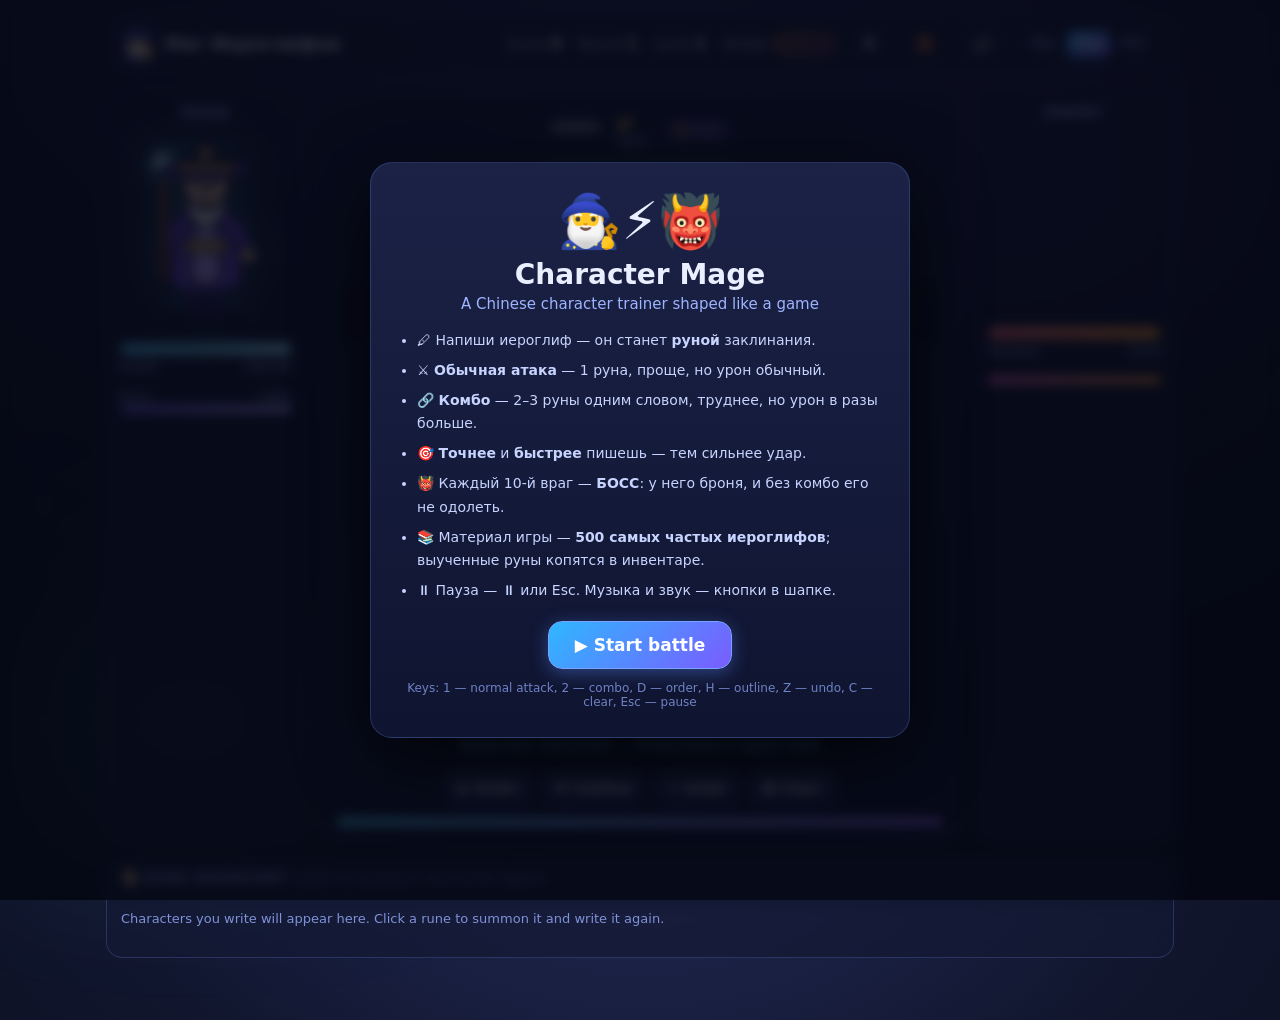
==== game/anime/index.html @ cedd74e0 "Add files via upload" ====
<!DOCTYPE html>
<html lang="ru">
<head>
<meta charset="UTF-8">
<meta name="viewport" content="width=device-width, initial-scale=1.0, maximum-scale=1.0, user-scalable=no">
<title data-i18n="app.title">Маг Иероглифов</title>
<style>
  :root{
    --bg1:#070b18;
    --bg2:#11162e;
    --panel:rgba(20,26,52,.72);
    --panel2:rgba(28,36,72,.65);
    --border:rgba(120,150,255,.22);
    --cyan:#57e0ff;
    --purple:#a86bff;
    --gold:#ffd166;
    --ink:#eaf2ff;
    --good:#5effb0;
    --warn:#ffd166;
    --bad:#ff6b7a;
  }
  *{box-sizing:border-box; -webkit-tap-highlight-color:transparent;}
  html,body{margin:0;height:100%;}
  body{
    font-family:"Segoe UI",system-ui,-apple-system,Roboto,sans-serif;
    color:#e9efff;
    background:radial-gradient(1200px 800px at 50% -10%, #232a56 0%, var(--bg2) 45%, var(--bg1) 100%);
    overflow-x:hidden;
    min-height:100%;
    position:relative;
    user-select:none;
    -webkit-user-select:none;
  }
  .stars{
    position:fixed;inset:0;z-index:0;pointer-events:none;
    background:radial-gradient(1.5px 1.5px at 20% 30%, #fff 50%, transparent 51%),
               radial-gradient(1px 1px at 70% 20%, #bcd4ff 50%, transparent 51%),
               radial-gradient(2px 2px at 45% 70%, #ffe6b0 50%, transparent 51%);
    background-size:220px 220px, 180px 180px, 260px 260px;
    opacity:.5; animation:twinkle 6s ease-in-out infinite alternate;
  }
  @keyframes twinkle{from{opacity:.25}to{opacity:.6}}
  .nebula{
    position:fixed;inset:0;z-index:0;pointer-events:none;filter:blur(60px);
    background:radial-gradient(400px 300px at 80% 20%, rgba(168,107,255,.18), transparent 70%),
               radial-gradient(500px 350px at 15% 80%, rgba(87,224,255,.14), transparent 70%);
  }
  #game{
    position:relative;z-index:2;
    max-width:1100px;margin:0 auto;padding:14px 16px 30px;
  }
  header.top{
    display:flex;align-items:center;justify-content:space-between;gap:10px;flex-wrap:wrap;
    padding:12px 16px;border:1px solid var(--border);border-radius:16px;
    background:var(--panel);backdrop-filter:blur(8px);margin-bottom:14px;
  }
  .brand{display:flex;align-items:center;gap:10px;font-weight:700;font-size:18px;}
  .brand .logo{font-size:26px;filter:drop-shadow(0 0 8px rgba(168,107,255,.8));}
  .hud{display:flex;gap:16px;flex-wrap:wrap;align-items:center;}
  .hud .stat{font-size:14px;color:#c3d0ff;}
  .hud .stat b{color:#fff;font-size:16px;}
  .combo{display:inline-block;min-width:34px;text-align:center;padding:2px 8px;border-radius:20px;
    background:linear-gradient(135deg,#ff9d2e,#ff6bd5);font-weight:800;color:#1a0f00;
    box-shadow:0 0 14px rgba(255,150,60,.55);transition:.2s;}
  button{
    cursor:pointer;border:1px solid var(--border);background:linear-gradient(180deg,#26305c,#181f42);
    color:#eaf2ff;border-radius:12px;padding:9px 13px;font-size:14px;font-weight:600;
    transition:.15s;font-family:inherit;
  }
  button:hover{filter:brightness(1.2);border-color:var(--cyan);}
  button:active{transform:translateY(1px);}
  button.primary{
    background:linear-gradient(135deg,#2fb7ff,#7a5cff);border-color:#7aa2ff;color:#fff;
    box-shadow:0 4px 18px rgba(87,140,255,.4);
  }
  button.ghost{background:transparent;}
  button:disabled{opacity:.45;cursor:not-allowed;filter:none;}
  .mutebtn{font-size:16px;padding:6px 10px;}

  main.stage{
    display:grid;grid-template-columns:200px 1fr 200px;gap:14px;align-items:stretch;
  }
  .side{
    border:1px solid var(--border);border-radius:18px;background:var(--panel);
    backdrop-filter:blur(8px);padding:16px 12px;display:flex;flex-direction:column;align-items:center;gap:12px;
    position:relative;overflow:hidden;
  }
  .side h3{margin:0;font-size:14px;letter-spacing:1px;color:#9fb4ff;text-transform:uppercase;}
  .avatar{position:relative;display:flex;align-items:center;justify-content:center;width:100%;min-height:182px;}
  .charSvg{width:158px;height:auto;overflow:visible;filter:drop-shadow(0 8px 14px rgba(0,0,0,.45));}
  .avatar.enemy .charSvg{width:150px;}
  .avatar.mage .charSvg{filter:drop-shadow(0 0 18px rgba(87,224,255,.4)) drop-shadow(0 8px 14px rgba(0,0,0,.45));}
  .avatar.boss{min-height:224px;}
  .avatar.boss .charSvg{width:202px;filter:drop-shadow(0 0 26px rgba(255,70,70,.6)) drop-shadow(0 8px 14px rgba(0,0,0,.5));}
  .avatar.boss::before{content:"";position:absolute;inset:0;margin:auto;width:250px;height:250px;border-radius:50%;
    background:radial-gradient(circle, rgba(255,60,60,.32), transparent 68%);animation:cAura 2.2s ease-in-out infinite;}

  /* ===== АНИМЕ-ВЕРСИЯ: ступени облика и свечение по палитре врага ===== */
  /* Цвет задаёт скрипт (--enemy-color), поэтому рамка и ореол всегда
     совпадают с самим существом, а не с фиксированным красным. */
  .avatar.enemy .charSvg{
    filter:drop-shadow(0 0 14px var(--enemy-glow, rgba(255,255,255,0)))
           drop-shadow(0 8px 14px rgba(0,0,0,.45));}
  .avatar.boss .charSvg{
    filter:drop-shadow(0 0 30px var(--enemy-glow, rgba(255,70,70,.6)))
           drop-shadow(0 8px 14px rgba(0,0,0,.5));}
  .avatar.boss::before{
    background:radial-gradient(circle, var(--enemy-glow, rgba(255,60,60,.32)), transparent 68%);}
  /* Ступени: чем выше, тем заметнее ореол и живее покачивание. */
  .avatar.enemy[data-stage="2"]::after,
  .avatar.enemy[data-stage="3"]::after,
  .avatar.enemy[data-stage="4"]::after{
    content:"";position:absolute;inset:0;margin:auto;width:180px;height:180px;border-radius:50%;
    background:radial-gradient(circle, var(--enemy-glow, rgba(255,255,255,.2)), transparent 70%);
    pointer-events:none;animation:cAura 2.6s ease-in-out infinite;}
  .avatar.enemy[data-stage="3"]::after{width:208px;height:208px;animation-duration:2.0s;}
  .avatar.enemy[data-stage="4"]::after{width:236px;height:236px;animation-duration:1.5s;}
  .avatar.enemy[data-stage="4"] .charSvg{animation:cFloat 2.4s ease-in-out infinite;}
  /* Кольцо ци у сильных ступеней */
  .avatar.enemy[data-stage="4"]{box-shadow:inset 0 0 60px -20px var(--enemy-color, transparent);border-radius:14px;}

  .stagetag{display:none;font-size:11px;letter-spacing:1px;color:var(--enemy-color,#9fb4ff);
    text-transform:uppercase;margin:2px 0 4px;opacity:.9;}
  .avatar.boss ~ .stagetag, .stagetag{color:var(--enemy-color,#9fb4ff);}

  .charSvg .c-crown{display:none;}
  .avatar.boss .charSvg .c-crown{display:block;}

  .charSvg g{transform-box:fill-box;}
  .charSvg .c-body{transform-origin:50% 92%;}
  .charSvg .c-head{transform-origin:50% 92%;}
  .charSvg .c-arm-l{transform-origin:85% 8%;}
  .charSvg .c-arm-r{transform-origin:15% 8%;}
  .charSvg .c-leg-l,.charSvg .c-leg-r{transform-origin:50% 2%;}
  .charSvg .c-wing-l{transform-origin:100% 40%;}
  .charSvg .c-wing-r{transform-origin:0% 40%;}
  .charSvg .c-tail{transform-origin:20% 10%;}
  .charSvg .c-wisp{transform-origin:50% 6%;}
  .charSvg .c-mouth{transform-origin:50% 40%;}

  .avatar.entering{animation:cEnter .9s cubic-bezier(.2,.8,.3,1);}

  /* IDLE */
  .is-idle .c-body{animation:cIdle 2.8s ease-in-out infinite;}
  .is-idle .c-wisp{animation:cWisp 2.4s ease-in-out infinite;}
  .is-idle .c-wing-l{animation:cFlapL .8s ease-in-out infinite;}
  .is-idle .c-wing-r{animation:cFlapR .8s ease-in-out infinite;}
  .is-idle .c-tail{animation:cTail 2.2s ease-in-out infinite;}
  .is-idle .c-orb{animation:cOrbIdle 2.4s ease-in-out infinite;}
  .is-idle .c-orb-glow{animation:cOrbIdle 2.4s ease-in-out infinite;}
  /* WALK */
  .is-walk .c-body{animation:cWalk .5s ease-in-out infinite;}
  .is-walk .c-leg-l{animation:cLegA .5s ease-in-out infinite;}
  .is-walk .c-leg-r{animation:cLegB .5s ease-in-out infinite;}
  .is-walk .c-arm-l{animation:cArmA .5s ease-in-out infinite;}
  .is-walk .c-arm-r{animation:cArmB .5s ease-in-out infinite;}
  .is-walk .c-wing-l{animation:cFlapL .4s ease-in-out infinite;}
  .is-walk .c-wing-r{animation:cFlapR .4s ease-in-out infinite;}
  .is-walk .c-tail{animation:cTail 1.2s ease-in-out infinite;}
  .is-walk .c-wisp{animation:cWisp 1.1s ease-in-out infinite;}
  /* ATTACK */
  .is-attack .c-body{animation:cLunge .55s ease-out;}
  .is-attack .c-arm-l{animation:cRaise .55s ease-out;}
  .is-attack .c-arm-r{animation:cSwing .55s ease-out;}
  .is-attack .c-mouth{animation:cMouth .55s ease-out;}
  .is-attack .c-orb{animation:cOrbBlast .55s ease-out;}
  .is-attack .c-wing-l{animation:cFlapL .3s ease-in-out 2;}
  .is-attack .c-wing-r{animation:cFlapR .3s ease-in-out 2;}
  /* DEFEND */
  .is-defend .c-body{animation:cBrace .5s ease-out;}
  .is-defend .c-arm-l{animation:cGuard .5s ease-out;}
  .is-defend .c-arm-r{animation:cGuardR .5s ease-out;}
  .is-defend .c-shield{animation:cShield .8s ease-out;}
  /* HIT */
  .is-hit .c-body{animation:cHit .45s ease-out;}
  .is-hit .charSvg{animation:cRedFlash .45s ease-out;}
  /* DEATH */
  .is-death .c-body{animation:cDeath 1.1s ease-in forwards;}
  .is-death .c-arm-l,.is-death .c-arm-r{animation:cLimp .6s ease-in forwards;}

  @keyframes cAura{0%,100%{opacity:.5;transform:scale(.95)}50%{opacity:.85;transform:scale(1.05)}}
  /* Парение для высших ступеней: существо словно отрывается от земли. */
  @keyframes cFloat{0%,100%{transform:translateY(0) rotate(-.6deg)}50%{transform:translateY(-10px) rotate(.6deg)}}
  @keyframes cEnter{from{transform:translateX(150px) scale(.85);opacity:0}to{transform:translateX(0) scale(1);opacity:1}}
  @keyframes cIdle{0%,100%{transform:translateY(0)}50%{transform:translateY(-5px)}}
  @keyframes cWalk{0%,100%{transform:translateY(0) rotate(-1deg)}25%{transform:translateY(-6px) rotate(1.5deg)}
    75%{transform:translateY(-2px) rotate(-1.5deg)}}
  @keyframes cLegA{0%,100%{transform:rotate(-18deg)}50%{transform:rotate(20deg)}}
  @keyframes cLegB{0%,100%{transform:rotate(20deg)}50%{transform:rotate(-18deg)}}
  @keyframes cArmA{0%,100%{transform:rotate(12deg)}50%{transform:rotate(-16deg)}}
  @keyframes cArmB{0%,100%{transform:rotate(-12deg)}50%{transform:rotate(16deg)}}
  @keyframes cLunge{0%{transform:translate(0,0)}45%{transform:translate(30px,-4px) scale(1.05)}100%{transform:translate(0,0)}}
  @keyframes cRaise{0%{transform:rotate(0)}45%{transform:rotate(-34deg)}100%{transform:rotate(0)}}
  @keyframes cSwing{0%{transform:rotate(0)}45%{transform:rotate(38deg)}100%{transform:rotate(0)}}
  @keyframes cBrace{0%{transform:translate(0,0)}40%{transform:translate(-12px,2px) rotate(-4deg)}100%{transform:translate(0,0)}}
  @keyframes cGuard{0%{transform:rotate(0)}45%{transform:rotate(-30deg)}100%{transform:rotate(0)}}
  @keyframes cGuardR{0%{transform:rotate(0)}45%{transform:rotate(30deg)}100%{transform:rotate(0)}}
  @keyframes cShield{0%{opacity:0;transform:scale(.55)}35%{opacity:.95;transform:scale(1)}100%{opacity:0;transform:scale(1.2)}}
  @keyframes cHit{0%{transform:translate(0,0)}22%{transform:translate(-14px,2px) rotate(-5deg)}55%{transform:translate(7px,-2px) rotate(3deg)}100%{transform:translate(0,0)}}
  @keyframes cDeath{0%{transform:translate(0,0) rotate(0);opacity:1}55%{transform:translate(6px,14px) rotate(-72deg);opacity:1}
    100%{transform:translate(14px,34px) rotate(-92deg);opacity:0}}
  @keyframes cLimp{0%{transform:rotate(0)}100%{transform:rotate(24deg)}}
  @keyframes cMouth{0%,100%{transform:scale(1,1)}45%{transform:scale(1.25,1.7)}}
  @keyframes cFlapL{0%,100%{transform:rotate(0)}50%{transform:rotate(-24deg)}}
  @keyframes cFlapR{0%,100%{transform:rotate(0)}50%{transform:rotate(24deg)}}
  @keyframes cTail{0%,100%{transform:rotate(-9deg)}50%{transform:rotate(9deg)}}
  @keyframes cWisp{0%,100%{transform:translateY(0) scaleY(1)}50%{transform:translateY(4px) scaleY(1.07)}}
  @keyframes cOrbIdle{0%,100%{opacity:.65;transform:scale(1)}50%{opacity:1;transform:scale(1.14)}}
  @keyframes cOrbBlast{0%{transform:scale(1)}40%{transform:scale(1.9);opacity:1}100%{transform:scale(1)}}
  @keyframes cRedFlash{0%{filter:none}25%{filter:brightness(2.2) sepia(1) hue-rotate(-45deg) saturate(5)}100%{filter:none}}

  #game.paused .charSvg, #game.paused .charSvg *, #game.paused .avatar{animation-play-state:paused !important;}
  .hpwrap{width:100%;}
  .hptrack{height:14px;border-radius:9px;background:rgba(0,0,0,.45);overflow:hidden;border:1px solid rgba(255,255,255,.12);}
  .hpfill{height:100%;width:100%;border-radius:9px;transition:width .35s ease;background:linear-gradient(90deg,#38e07a,#8cff9d);}
  .hpfill.mage{background:linear-gradient(90deg,#4dc4ff,#9be8ff);}
  .hplabel{display:flex;justify-content:space-between;font-size:12px;margin-top:4px;color:#b7c6ff;}
  .mana{width:100%;}
  .timerbar{width:100%;height:8px;border-radius:5px;background:rgba(0,0,0,.4);overflow:hidden;}
  .timerfill{height:100%;background:linear-gradient(90deg,#ff9d2e,#ff6bd5);border-radius:5px;transition:width .1s linear;}
  .bossbadge{display:none;position:absolute;top:8px;right:8px;background:linear-gradient(135deg,#ff3b3b,#ff6bd5);
    color:#fff;font-weight:900;font-size:11px;letter-spacing:1px;padding:3px 9px;border-radius:12px;
    box-shadow:0 0 16px rgba(255,60,60,.7);}

  .board{
    border:1px solid var(--border);border-radius:18px;background:var(--panel);
    backdrop-filter:blur(8px);padding:16px;display:flex;flex-direction:column;align-items:center;gap:12px;
  }
  .runecard{display:flex;align-items:center;gap:14px;flex-wrap:wrap;justify-content:center;}
  .runeBig{font-size:52px;line-height:1;font-family:"KaiTi","STKaiti","Noto Serif SC","SimSun",serif;
    color:#fff;text-shadow:0 0 18px rgba(87,224,255,.55);}
  .runemeta{text-align:left;}
  .runemeta .pinyin{font-size:17px;color:var(--gold);font-weight:600;}
  .runemeta .mean{font-size:13px;color:#b7c6ff;}
  .spelltag{font-size:12px;background:rgba(168,107,255,.22);border:1px solid rgba(168,107,255,.4);
    padding:3px 9px;border-radius:20px;color:#d9c4ff;}

  .seqwrap{width:100%;}
  .seqbar{display:flex;gap:8px;justify-content:center;align-items:center;padding:8px;border-radius:12px;
    background:rgba(0,0,0,.28);border:1px solid var(--border);transition:.2s;}
  .seqbar.combo{border-color:var(--gold);box-shadow:0 0 20px rgba(255,209,102,.35);}
  .slot{width:52px;height:52px;border-radius:12px;display:flex;align-items:center;justify-content:center;
    font-size:30px;font-family:"KaiTi","Noto Serif SC","SimSun",serif;color:#3a4a7a;
    border:2px dashed rgba(120,150,255,.28);background:rgba(255,255,255,.03);transition:.2s;}
  .slot.filled{color:#fff;border-style:solid;border-color:var(--cyan);background:rgba(87,224,255,.12);
    box-shadow:0 0 12px rgba(87,224,255,.35);}
  .slot.active{border-color:#fff;box-shadow:0 0 12px rgba(255,255,255,.4);}
  .seqlabel{text-align:center;font-size:13px;color:#8fa2dd;margin-top:6px;min-height:18px;}
  .seqlabel.combo{color:var(--gold);font-weight:700;}

  .padbox{position:relative;width:100%;max-width:340px;}
  canvas#pad{
    width:100%;height:auto;aspect-ratio:1/1;display:block;border-radius:14px;
    background:radial-gradient(circle at 50% 45%, #1b2342 0%, #10152c 78%);
    border:2px solid var(--border);touch-action:none;cursor:crosshair;
    box-shadow:inset 0 0 40px rgba(0,0,0,.5), 0 8px 30px rgba(0,0,0,.35);
  }
  .padbox .hintlabel{
    position:absolute;top:10px;left:12px;font-size:11px;color:#7f92d8;pointer-events:none;letter-spacing:.5px;
  }
  .controls{display:flex;gap:8px;flex-wrap:wrap;justify-content:center;}
  .feedback{min-height:22px;font-size:14px;font-weight:600;color:var(--cyan);text-align:center;}
  .feedback.bad{color:var(--bad);} .feedback.good{color:var(--good);}

  /* выбор атаки */
  .attackwrap{width:100%;}
  .attackbar{display:flex;gap:8px;flex-wrap:wrap;justify-content:center;}
  .atkcard{display:flex;align-items:center;gap:8px;text-align:left;padding:8px 12px;border-radius:12px;
    border:1px solid var(--border);background:linear-gradient(180deg,#222a52,#161c3c);min-width:150px;}
  .atkcard.sel{border-color:var(--cyan);box-shadow:0 0 16px rgba(87,224,255,.4);}
  .atkcard.combo{border-color:rgba(255,209,102,.5);}
  .atkcard.combo.sel{border-color:var(--gold);box-shadow:0 0 18px rgba(255,209,102,.45);}
  .atkicon{font-size:22px;}
  .atkbody{display:flex;flex-direction:column;line-height:1.25;}
  .atkbody b{font-size:13px;color:#fff;}
  .atkrunes{font-family:"KaiTi","Noto Serif SC","SimSun",serif;font-size:22px;color:var(--gold);}
  .atknote{font-size:11px;color:#9fb4ff;}
  .atkhint{font-size:12px;color:#7f92d8;align-self:center;}

  /* инвентарь */
  .invwrap{
    margin-top:14px;border:1px solid var(--border);border-radius:16px;background:var(--panel);
    backdrop-filter:blur(8px);padding:12px 14px;
  }
  .invwrap h4{margin:0 0 8px;font-size:13px;letter-spacing:1px;color:#9fb4ff;text-transform:uppercase;}
  .inventory{display:flex;flex-wrap:wrap;gap:8px;min-height:52px;}
  .invHint{font-size:13px;color:#7f92d8;align-self:center;}
  .rune{position:relative;display:flex;align-items:center;justify-content:center;width:52px;height:52px;
    border-radius:12px;font-size:30px;font-family:"KaiTi","Noto Serif SC","SimSun",serif;color:#fff;
    background:rgba(87,224,255,.10);border:1px solid rgba(120,150,255,.3);}
  .rune:hover{border-color:var(--cyan);}
  .rune.selected{border-color:var(--gold);box-shadow:0 0 14px rgba(255,209,102,.5);background:rgba(255,209,102,.14);}

  .particle{position:fixed;z-index:40;width:8px;height:8px;border-radius:50%;pointer-events:none;
    box-shadow:0 0 8px currentColor;}
  .dmg{position:fixed;z-index:41;font-weight:900;font-size:30px;pointer-events:none;
    text-shadow:0 2px 10px rgba(0,0,0,.6);animation:floatUp 1s ease-out forwards;}
  .dmg.heal{color:var(--good);} .dmg.hurt{color:var(--bad);} .dmg.combo{color:var(--gold);font-size:36px;}
  @keyframes floatUp{0%{opacity:0;transform:translate(-50%,0) scale(.6)}15%{opacity:1;transform:translate(-50%,-10px) scale(1.1)}
    100%{opacity:0;transform:translate(-50%,-80px) scale(1)}}
  .bolt{position:fixed;z-index:39;width:34px;height:34px;pointer-events:none;font-size:30px;
    filter:drop-shadow(0 0 12px rgba(120,220,255,.9));transition:transform .34s cubic-bezier(.5,-0.1,.9,.4);}
  .bolt.combo{font-size:40px;filter:drop-shadow(0 0 18px rgba(255,150,60,.95));}
  .shake{animation:shake .4s;}
  @keyframes shake{0%,100%{transform:translate(0,0)}20%{transform:translate(-8px,4px)}40%{transform:translate(7px,-5px)}
    60%{transform:translate(-5px,3px)}80%{transform:translate(4px,-2px)}}
  .flash{animation:redflash .35s;}
  @keyframes redflash{0%,100%{filter:none}50%{filter:sepia(1) hue-rotate(-40deg) saturate(3) brightness(1.2)}}

  footer.logline{margin-top:12px;text-align:center;font-size:13px;color:#8fa2dd;min-height:20px;}

  /* оверлеи */
  #overlay,#pauseOverlay{
    position:fixed;inset:0;z-index:50;display:flex;align-items:center;justify-content:center;
    background:rgba(5,8,20,.8);backdrop-filter:blur(6px);padding:20px;
  }
  #overlay.hidden,#pauseOverlay.hidden{display:none;}
  .card{
    max-width:540px;width:100%;border:1px solid var(--border);border-radius:22px;
    background:linear-gradient(180deg,#1b2246,#0f1430);padding:28px;text-align:center;
    box-shadow:0 20px 70px rgba(0,0,0,.6);
  }
  .card h1{margin:6px 0 4px;font-size:28px;}
  .card .sub{color:#9fb4ff;margin-bottom:16px;font-size:15px;}
  .card .rules{text-align:left;font-size:14px;line-height:1.7;color:#c7d4ff;margin:0 0 18px;padding-left:18px;}
  .card .rules li{margin:6px 0;}
  .bigbtn{font-size:17px;padding:13px 26px;border-radius:14px;}
  .scorefinal{font-size:20px;color:var(--gold);font-weight:800;margin:8px 0;}
  .keyhint{margin-top:12px;font-size:12px;color:#6f82c4;}
  .pausetitle{font-size:40px;margin-bottom:8px;}

  @media (max-width:820px){
    main.stage{grid-template-columns:1fr;}
    .side{flex-direction:row;flex-wrap:wrap;justify-content:center;}
    .avatar{min-height:132px;}
    .charSvg{width:118px;}
    .avatar.boss{min-height:162px;}
    .avatar.boss .charSvg{width:152px;}
  }

  /* ===== Переключатель языка интерфейса ===== */
  .langswitch{display:inline-flex;gap:2px;padding:2px;border:1px solid var(--border);border-radius:10px;background:rgba(20,26,52,.7);}
  .langbtn{
    cursor:pointer;border:0;background:transparent;color:#9fb4ff;font-family:inherit;
    font-size:12px;font-weight:700;padding:5px 9px;border-radius:8px;transition:.15s;line-height:1.2;
  }
  .langbtn:hover{color:#fff;background:rgba(120,150,255,.16);}
  .langbtn[aria-pressed="true"]{background:linear-gradient(135deg,#2fb7ff,#7a5cff);color:#fff;
    box-shadow:0 3px 12px rgba(87,140,255,.4);}
</style>
</head>
<body>
  <div class="stars"></div>
  <div class="nebula"></div>

  <div id="game">
    <header class="top">
      <div class="brand"><span class="logo">🧙‍♂️</span><span>Маг Иероглифов</span></div>
      <div class="hud">
        <div class="stat"><span data-i18n="hud.score">Счёт</span> <b id="score">0</b></div>
        <div class="stat"><span data-i18n="hud.round">Раунд</span> <b id="round">1</b></div>
        <div class="stat"><span data-i18n="hud.level">Уровень</span> <b id="level">1</b></div>
        <div class="stat"><span data-i18n="hud.streak">Серия</span> <span class="combo" id="streak">×1</span></div>
        <button class="mutebtn ghost" id="pauseBtn" data-i18n-title="top.pause" title="Пауза (Esc)">⏸</button>
        <button class="mutebtn ghost" id="musicBtn" data-i18n-title="top.music" title="8-битная музыка">🔕</button>
        <button class="mutebtn ghost" id="muteBtn" data-i18n-title="top.sound" title="Звук">🔊</button>
        <span class="langswitch" id="langSwitch" role="group" aria-label="Язык / Language / 语言"><button class="langbtn" data-lang="ru" type="button">Рус</button><button class="langbtn" data-lang="en" type="button">Eng</button><button class="langbtn" data-lang="zh" type="button">中文</button></span>
      </div>
    </header>

    <main class="stage">
      <!-- МАГ -->
      <section class="side" id="magePanel">
        <h3 data-i18n="hud.mage">Маг</h3>
        <div class="avatar mage char is-idle" id="mageAvatar">
          <svg viewBox="0 0 200 250" class="charSvg" aria-hidden="true">
            <ellipse class="c-shadow" cx="100" cy="238" rx="52" ry="11" fill="rgba(0,0,0,.35)"/>
            <g class="c-body">
              <g class="c-leg-l">
                <rect x="80" y="182" width="17" height="42" rx="8" fill="#3b2f74" stroke="#160f2e" stroke-width="4"/>
                <ellipse cx="88" cy="228" rx="15" ry="9" fill="#2a2150" stroke="#160f2e" stroke-width="4"/>
              </g>
              <g class="c-leg-r">
                <rect x="104" y="182" width="17" height="42" rx="8" fill="#3b2f74" stroke="#160f2e" stroke-width="4"/>
                <ellipse cx="112" cy="228" rx="15" ry="9" fill="#2a2150" stroke="#160f2e" stroke-width="4"/>
              </g>
              <path d="M100 92 C 72 92 60 118 54 178 C 52 196 62 204 100 204 C 138 204 148 196 146 178 C 140 118 128 92 100 92 Z" fill="#6b4bd6" stroke="#160f2e" stroke-width="5"/>
              <path d="M100 100 C 86 100 82 122 80 178 C 80 190 88 194 100 194 C 112 194 120 190 120 178 C 118 122 114 100 100 100 Z" fill="#b9a6ff" stroke="#160f2e" stroke-width="4"/>
              <rect x="72" y="138" width="56" height="13" rx="6" fill="#ffd166" stroke="#160f2e" stroke-width="4"/>
              <g class="c-arm-l">
                <path d="M78 106 C 60 118 52 138 47 158" fill="none" stroke="#160f2e" stroke-width="19" stroke-linecap="round"/>
                <path d="M78 106 C 60 118 52 138 47 158" fill="none" stroke="#6b4bd6" stroke-width="13" stroke-linecap="round"/>
                <circle cx="47" cy="160" r="10" fill="#ffd9b3" stroke="#160f2e" stroke-width="4"/>
                <g class="c-staff">
                  <rect x="41" y="58" width="10" height="132" rx="5" fill="#a9673a" stroke="#160f2e" stroke-width="4"/>
                  <path d="M46 60 l-10 -13 h20 z" fill="#8a4f2b" stroke="#160f2e" stroke-width="3"/>
                  <circle class="c-orb-glow" cx="46" cy="40" r="24" fill="#57e0ff" opacity=".28"/>
                  <circle class="c-orb" cx="46" cy="40" r="15" fill="#8ef0ff" stroke="#160f2e" stroke-width="4"/>
                  <circle cx="41" cy="35" r="5" fill="#ffffff" opacity=".85"/>
                </g>
              </g>
              <g class="c-arm-r">
                <path d="M122 106 C 140 118 148 136 153 154" fill="none" stroke="#160f2e" stroke-width="19" stroke-linecap="round"/>
                <path d="M122 106 C 140 118 148 136 153 154" fill="none" stroke="#6b4bd6" stroke-width="13" stroke-linecap="round"/>
                <circle cx="153" cy="156" r="10" fill="#ffd9b3" stroke="#160f2e" stroke-width="4"/>
              </g>
              <g class="c-head">
                <ellipse cx="100" cy="64" rx="29" ry="30" fill="#ffd9b3" stroke="#160f2e" stroke-width="5"/>
                <path d="M74 72 C 72 104 86 120 100 120 C 114 120 128 104 126 72 C 120 92 110 98 100 98 C 90 98 80 92 74 72 Z" fill="#f4f5fa" stroke="#160f2e" stroke-width="4"/>
                <path d="M82 54 q9 -7 17 -3" fill="none" stroke="#160f2e" stroke-width="4" stroke-linecap="round"/>
                <path d="M118 54 q-9 -7 -17 -3" fill="none" stroke="#160f2e" stroke-width="4" stroke-linecap="round"/>
                <circle class="c-eye" cx="89" cy="64" r="5.5" fill="#160f2e"/>
                <circle class="c-eye" cx="111" cy="64" r="5.5" fill="#160f2e"/>
                <circle cx="91" cy="62" r="1.8" fill="#fff"/>
                <circle cx="113" cy="62" r="1.8" fill="#fff"/>
                <ellipse class="c-mouth" cx="100" cy="76" rx="7" ry="5" fill="#ffb9a0" stroke="#160f2e" stroke-width="3"/>
                <g class="c-hat">
                  <path d="M100 2 C 93 22 84 38 62 46 L 138 46 C 116 38 107 22 100 2 Z" fill="#7a52e0" stroke="#160f2e" stroke-width="5"/>
                  <ellipse cx="100" cy="47" rx="55" ry="12" fill="#7a52e0" stroke="#160f2e" stroke-width="5"/>
                  <rect x="63" y="40" width="74" height="10" rx="5" fill="#ffd166" stroke="#160f2e" stroke-width="4"/>
                  <path d="M100 14 l3.6 7.4 8.2 1.2 -5.9 5.8 1.4 8.1 -7.3 -3.9 -7.3 3.9 1.4 -8.1 -5.9 -5.8 8.2 -1.2 z" fill="#ffd166" stroke="#160f2e" stroke-width="2.5"/>
                </g>
              </g>
              <circle class="c-shield" cx="100" cy="122" r="80" fill="rgba(87,224,255,.12)" stroke="#57e0ff" stroke-width="6" opacity="0"/>
            </g>
          </svg>
        </div>
        <div class="hpwrap">
          <div class="hptrack"><div class="hpfill mage" id="mageHpFill"></div></div>
          <div class="hplabel"><span data-i18n="hud.health">Здоровье</span><span id="mageHpText">100/100</span></div>
        </div>
        <div class="mana"><div class="hplabel"><span data-i18n="hud.mana">Мана</span><span id="manaText">100%</span></div>
          <div class="hptrack" style="height:10px"><div class="hpfill" id="manaFill" style="background:linear-gradient(90deg,#7a5cff,#b49cff)"></div></div>
        </div>
      </section>

      <!-- ДОСКА ДЛЯ ПИСЬМА -->
      <section class="board">
        <div class="runecard">
          <div class="runeBig" id="runeChar">一</div>
          <div class="runemeta">
            <div class="pinyin" id="runePy">yī</div>
            <div class="mean" id="runeMean">один</div>
          </div>
          <span class="spelltag" id="spellTag" data-i18n="board.runes">✨ руна</span>
        </div>
        <div class="attackwrap">
          <div class="attackbar" id="attackBar"></div>
        </div>
        <div class="seqwrap">
          <div class="seqbar" id="seqBar">
            <div class="slot"></div>
            <div class="slot"></div>
            <div class="slot"></div>
          </div>
          <div class="seqlabel" id="seqLabel" data-i18n="board.hint.chain">Напиши руны — они соберутся в цепочку</div>
        </div>
        <div class="padbox">
          <div class="hintlabel" id="hintLabel" data-i18n="board.hint_contour">Подсказка: контур</div>
          <canvas id="pad" width="1024" height="1024"></canvas>
        </div>
        <div class="feedback" id="feedback" data-i18n="board.hint.rune">Нарисуй иероглиф — он станет руной заклинания</div>
        <div class="controls">
          <button id="demoBtn" data-i18n="board.order" data-i18n-title="top.order_hint" title="Показать порядок штрихов (D)">▶ Порядок</button>
          <button id="hintBtn" data-i18n="board.contour" data-i18n-title="top.contour_hint" title="Показать/скрыть контур (H)">👁 Контур</button>
          <button id="undoBtn" data-i18n="board.undo" data-i18n-title="top.undo_hint" title="Отменить штрих (Z)">↩ Отменить</button>
          <button id="clearBtn" data-i18n="board.clear" data-i18n-title="top.clear_hint" title="Очистить (C)">🗑 Очистить</button>
        </div>
        <div class="timerbar"><div class="timerfill" id="timerFill" style="background:linear-gradient(90deg,#57e0ff,#a86bff)"></div></div>
      </section>

      <!-- ВРАГ -->
      <section class="side" id="enemyPanel">
        <div class="bossbadge" id="bossBadge" data-i18n="enemy.boss">БОСС</div>
        <h3 id="enemyTitle" data-i18n="enemy.foe">Противник</h3>
        <div class="stagetag" id="enemyStage"></div>
        <div class="avatar enemy char is-idle" id="enemyAvatar"></div>
        <div class="hpwrap">
          <div class="hptrack"><div class="hpfill" id="enemyHpFill" style="background:linear-gradient(90deg,#ff6b7a,#ff9d2e)"></div></div>
          <div class="hplabel"><span id="enemyName">Призрак</span><span id="enemyHpText">70/70</span></div>
        </div>
        <div class="timerbar" style="margin-top:6px"><div class="timerfill" id="enemyTimer" style="background:linear-gradient(90deg,#ff6bd5,#ff9d2e)"></div>
        <div class="hplabel"><span data-i18n="enemy.attack">Атака врага</span><span id="enemyTimerText"></span></div></div>
      </section>
    </main>

    <!-- ИНВЕНТАРЬ -->
    <div class="invwrap">
      <h4><span data-i18n="inv.title">📜 Инвентарь рун</span> <span style="text-transform:none;font-weight:400;color:#7f92d8" data-i18n="inv.tip">(кликни, чтобы вызвать и написать снова)</span></h4>
      <div class="inventory" id="inventory"></div>
    </div>

    <footer class="logline" id="logline"></footer>
  </div>

  <!-- ОВЕРЛЕЙ (старт / конец) -->
  <div id="overlay">
    <div class="card">
      <div style="font-size:52px">🧙‍♂️⚡👹</div>
      <h1 data-i18n="app.title">Маг Иероглифов</h1>
      <div class="sub" data-i18n="app.subtitle">Тренажёр китайских иероглифов в виде игры</div>
      <ul class="rules" id="rulesList">
        <li>🖊 Напиши иероглиф — он станет <b>руной</b> заклинания.</li>
        <li>⚔ <b>Обычная атака</b> — 1 руна, проще, но урон обычный.</li>
        <li>🔗 <b>Комбо</b> — 2–3 руны одним словом, труднее, но урон в разы больше.</li>
        <li>🎯 <b>Точнее</b> и <b>быстрее</b> пишешь — тем сильнее удар.</li>
        <li>👹 Каждый 10-й враг — <b>БОСС</b>: у него броня, и без комбо его не одолеть.</li>
        <li>📚 Материал игры — <b>500 самых частых иероглифов</b>; выученные руны копятся в инвентаре.</li>
        <li>⏸ Пауза — ⏸ или Esc. Музыка и звук — кнопки в шапке.</li>
      </ul>
      <div class="scorefinal" id="overlayScore"></div>
      <button class="primary bigbtn" id="startBtn" data-i18n="btn.start">▶ Начать бой</button>
      <div class="keyhint" data-i18n="keys.hint">Клавиши: 1 — обычная атака, 2 — комбо, D — порядок, H — контур, Z — отменить, C — очистить, Esc — пауза</div>
    </div>
  </div>

  <!-- ПАУЗА -->
  <div id="pauseOverlay" class="hidden">
    <div class="card">
      <div class="pausetitle">⏸</div>
      <h1 data-i18n="pause.title">Пауза</h1>
      <div class="sub" data-i18n="pause.text">Игра остановлена. Твой прогресс сохранён.</div>
      <button class="primary bigbtn" id="resumeBtn" data-i18n="btn.resume">▶ Продолжить</button>
      <div class="keyhint" data-i18n="pause.resume_hint">Esc или P — продолжить</div>
    </div>
  </div>

    <!-- ==== ШАБЛОНЫ ПЕРСОНАЖЕЙ (SVG) ==== -->
  <template id="tpl-ghost">
    <svg viewBox="0 0 200 232" class="charSvg" aria-hidden="true">
      <ellipse class="c-shadow" cx="100" cy="218" rx="44" ry="10" fill="rgba(0,0,0,.28)"/>
      <g class="c-body">
        <g class="c-wisp">
          <path d="M100 20 C 62 20 44 50 44 90 L 44 172 c 0 10 -10 8 -10 18 c 8 -2 14 -8 20 -8 c 8 0 10 10 20 10 c 10 0 12 -12 24 -12 c 12 0 14 12 24 12 c 10 0 12 -10 20 -10 c 6 0 12 6 20 8 c 0 -10 -10 -8 -10 -18 L 156 90 C 156 50 138 20 100 20 Z" fill="#d6f2ff" stroke="#2a3b6b" stroke-width="4"/>
          <g class="c-head">
            <ellipse cx="80" cy="84" rx="13" ry="16" fill="#1d2748"/>
            <ellipse cx="120" cy="84" rx="13" ry="16" fill="#1d2748"/>
            <circle cx="84" cy="80" r="4" fill="#9be8ff"/>
            <circle cx="124" cy="80" r="4" fill="#9be8ff"/>
            <path class="c-mouth" d="M84 122 q16 22 32 0 q-16 9 -32 0 Z" fill="#1d2748"/>
            <path d="M62 58 q18 -12 36 -4" fill="none" stroke="#2a3b6b" stroke-width="4" stroke-linecap="round"/>
            <path d="M138 58 q-18 -12 -36 -4" fill="none" stroke="#2a3b6b" stroke-width="4" stroke-linecap="round"/>
          </g>
        </g>
        <g class="c-crown"><path d="M74 30 l8 -18 9 12 9 -16 9 16 9 -12 8 18 z" fill="#ffd166" stroke="#8a5a00" stroke-width="3"/></g>
      </g>
    </svg>
  </template>

  <template id="tpl-bat">
    <svg viewBox="0 0 220 206" class="charSvg" aria-hidden="true">
      <ellipse class="c-shadow" cx="110" cy="190" rx="38" ry="9" fill="rgba(0,0,0,.28)"/>
      <g class="c-body">
        <g class="c-wing-l"><path d="M104 92 C 74 60 40 58 14 74 C 34 78 44 88 40 100 C 58 96 68 104 70 116 C 84 106 96 106 104 112 Z" fill="#7a52c8" stroke="#2a1b52" stroke-width="4"/></g>
        <g class="c-wing-r"><path d="M116 92 C 146 60 180 58 206 74 C 186 78 176 88 180 100 C 162 96 152 104 150 116 C 136 106 124 106 116 112 Z" fill="#7a52c8" stroke="#2a1b52" stroke-width="4"/></g>
        <g class="c-leg-l"><path d="M96 150 q-8 18 2 30" fill="none" stroke="#2a1b52" stroke-width="7" stroke-linecap="round"/></g>
        <g class="c-leg-r"><path d="M124 150 q8 18 -2 30" fill="none" stroke="#2a1b52" stroke-width="7" stroke-linecap="round"/></g>
        <ellipse cx="110" cy="128" rx="26" ry="30" fill="#6a4bb8" stroke="#2a1b52" stroke-width="4"/>
        <g class="c-head">
          <path d="M92 42 l-8 -26 20 14 z" fill="#5a3ba0" stroke="#2a1b52" stroke-width="4"/>
          <path d="M128 42 l8 -26 -20 14 z" fill="#5a3ba0" stroke="#2a1b52" stroke-width="4"/>
          <ellipse cx="110" cy="74" rx="32" ry="30" fill="#6a4bb8" stroke="#2a1b52" stroke-width="4"/>
          <ellipse cx="98" cy="72" rx="7" ry="8" fill="#ffd166"/><circle cx="98" cy="72" r="3" fill="#2a1b52"/>
          <ellipse cx="122" cy="72" rx="7" ry="8" fill="#ffd166"/><circle cx="122" cy="72" r="3" fill="#2a1b52"/>
          <path class="c-mouth" d="M98 90 q12 12 24 0 z" fill="#2a1b52"/>
          <path d="M100 90 l3 8 3 -8 z" fill="#fff"/><path d="M114 90 l3 8 3 -8 z" fill="#fff"/>
        </g>
        <g class="c-crown"><path d="M86 46 l7 -16 8 11 8 -15 8 15 8 -11 7 16 z" fill="#ffd166" stroke="#8a5a00" stroke-width="3"/></g>
      </g>
    </svg>
  </template>

  <template id="tpl-ogre">
    <svg viewBox="0 0 210 250" class="charSvg" aria-hidden="true">
      <ellipse class="c-shadow" cx="105" cy="238" rx="56" ry="12" fill="rgba(0,0,0,.3)"/>
      <g class="c-body">
        <g class="c-leg-l"><rect x="72" y="182" width="26" height="44" rx="10" fill="#4f8a33" stroke="#1e3d16" stroke-width="4"/><ellipse cx="85" cy="228" rx="20" ry="11" fill="#3a2a1a" stroke="#1e3d16" stroke-width="4"/></g>
        <g class="c-leg-r"><rect x="112" y="182" width="26" height="44" rx="10" fill="#4f8a33" stroke="#1e3d16" stroke-width="4"/><ellipse cx="125" cy="228" rx="20" ry="11" fill="#3a2a1a" stroke="#1e3d16" stroke-width="4"/></g>
        <path d="M105 96 C 66 96 52 130 50 178 C 49 198 70 206 105 206 C 140 206 161 198 160 178 C 158 130 144 96 105 96 Z" fill="#7ec850" stroke="#1e3d16" stroke-width="5"/>
        <ellipse cx="105" cy="162" rx="34" ry="32" fill="#b7e08a" stroke="#1e3d16" stroke-width="4"/>
        <g class="c-arm-l">
          <path d="M74 112 C 52 124 44 146 42 166" fill="none" stroke="#1e3d16" stroke-width="26" stroke-linecap="round"/>
          <path d="M74 112 C 52 124 44 146 42 166" fill="none" stroke="#7ec850" stroke-width="18" stroke-linecap="round"/>
          <g class="c-club">
            <rect x="30" y="52" width="16" height="112" rx="7" fill="#8a5a2b" stroke="#1e3d16" stroke-width="4"/>
            <ellipse cx="38" cy="54" rx="24" ry="22" fill="#6b4520" stroke="#1e3d16" stroke-width="4"/>
          </g>
        </g>
        <g class="c-arm-r">
          <path d="M136 112 C 158 124 166 144 168 162" fill="none" stroke="#1e3d16" stroke-width="26" stroke-linecap="round"/>
          <path d="M136 112 C 158 124 166 144 168 162" fill="none" stroke="#7ec850" stroke-width="18" stroke-linecap="round"/>
          <circle cx="168" cy="166" r="13" fill="#7ec850" stroke="#1e3d16" stroke-width="4"/>
        </g>
        <g class="c-head">
          <ellipse cx="105" cy="66" rx="40" ry="36" fill="#7ec850" stroke="#1e3d16" stroke-width="5"/>
          <path d="M65 44 q20 -14 40 -2" fill="none" stroke="#1e3d16" stroke-width="6" stroke-linecap="round"/>
          <path d="M145 44 q-20 -14 -40 -2" fill="none" stroke="#1e3d16" stroke-width="6" stroke-linecap="round"/>
          <ellipse cx="88" cy="62" rx="8" ry="9" fill="#fff" stroke="#1e3d16" stroke-width="3"/><circle cx="89" cy="63" r="3.5" fill="#1e3d16"/>
          <ellipse cx="122" cy="62" rx="8" ry="9" fill="#fff" stroke="#1e3d16" stroke-width="3"/><circle cx="123" cy="63" r="3.5" fill="#1e3d16"/>
          <ellipse cx="105" cy="78" rx="10" ry="7" fill="#5f9e3c" stroke="#1e3d16" stroke-width="3"/>
          <path class="c-mouth" d="M80 86 q25 24 50 0 q-25 11 -50 0 Z" fill="#5a1020" stroke="#1e3d16" stroke-width="3"/>
          <path d="M84 88 l5 13 5 -11 z" fill="#fff"/><path d="M126 88 l-5 13 -5 -11 z" fill="#fff"/>
        </g>
        <g class="c-crown"><path d="M74 26 l9 -20 10 14 11 -18 11 18 10 -14 9 20 z" fill="#ffd166" stroke="#8a5a00" stroke-width="3"/></g>
      </g>
    </svg>
  </template>

  <template id="tpl-demon">
    <svg viewBox="0 0 220 250" class="charSvg" aria-hidden="true">
      <ellipse class="c-shadow" cx="110" cy="238" rx="52" ry="11" fill="rgba(0,0,0,.3)"/>
      <g class="c-body">
        <g class="c-tail"><path d="M112 190 q42 6 44 -30 q-2 26 -20 30 q14 4 12 18 q-4 -14 -18 -14 z" fill="#b83f2c" stroke="#4a1408" stroke-width="4"/></g>
        <g class="c-wing-l"><path d="M96 108 C 66 76 34 74 12 92 C 34 94 44 104 42 118 C 60 112 72 120 74 132 Z" fill="#8e2e1e" stroke="#4a1408" stroke-width="4"/></g>
        <g class="c-wing-r"><path d="M124 108 C 154 76 186 74 208 92 C 186 94 176 104 178 118 C 160 112 148 120 146 132 Z" fill="#8e2e1e" stroke="#4a1408" stroke-width="4"/></g>
        <g class="c-leg-l"><rect x="86" y="184" width="20" height="42" rx="9" fill="#c34a33" stroke="#4a1408" stroke-width="4"/><path d="M84 226 h26 l-4 13 h-18 z" fill="#8e2e1e" stroke="#4a1408" stroke-width="3"/></g>
        <g class="c-leg-r"><rect x="114" y="184" width="20" height="42" rx="9" fill="#c34a33" stroke="#4a1408" stroke-width="4"/><path d="M112 226 h26 l-4 13 h-18 z" fill="#8e2e1e" stroke="#4a1408" stroke-width="3"/></g>
        <path d="M110 100 C 78 100 66 130 64 180 C 63 198 82 206 110 206 C 138 206 157 198 156 180 C 154 130 142 100 110 100 Z" fill="#e0553f" stroke="#4a1408" stroke-width="5"/>
        <ellipse cx="110" cy="152" rx="26" ry="30" fill="#f08a6a" stroke="#4a1408" stroke-width="4"/>
        <g class="c-arm-l">
          <path d="M84 116 C 64 128 56 148 56 166" fill="none" stroke="#4a1408" stroke-width="22" stroke-linecap="round"/>
          <path d="M84 116 C 64 128 56 148 56 166" fill="none" stroke="#e0553f" stroke-width="15" stroke-linecap="round"/>
          <g class="c-club">
            <rect x="52" y="46" width="9" height="126" rx="4" fill="#8a5a2b" stroke="#4a1408" stroke-width="4"/>
            <path d="M56 46 l-16 -12 8 -10 8 8 8 -14 8 14 8 -8 8 10 -16 12 z" fill="#ffd166" stroke="#4a1408" stroke-width="3"/>
          </g>
        </g>
        <g class="c-arm-r">
          <path d="M136 116 C 156 130 162 148 162 166" fill="none" stroke="#4a1408" stroke-width="22" stroke-linecap="round"/>
          <path d="M136 116 C 156 130 162 148 162 166" fill="none" stroke="#e0553f" stroke-width="15" stroke-linecap="round"/>
          <circle cx="162" cy="170" r="12" fill="#e0553f" stroke="#4a1408" stroke-width="4"/>
        </g>
        <g class="c-head">
          <ellipse cx="110" cy="68" rx="36" ry="33" fill="#e0553f" stroke="#4a1408" stroke-width="5"/>
          <path d="M78 44 C 66 20 62 8 60 2 C 74 10 86 22 92 38 Z" fill="#f0e0d0" stroke="#4a1408" stroke-width="4"/>
          <path d="M142 44 C 154 20 158 8 160 2 C 146 10 134 22 128 38 Z" fill="#f0e0d0" stroke="#4a1408" stroke-width="4"/>
          <path d="M82 56 q12 -10 24 -4" fill="none" stroke="#4a1408" stroke-width="5" stroke-linecap="round"/>
          <path d="M138 56 q-12 -10 -24 -4" fill="none" stroke="#4a1408" stroke-width="5" stroke-linecap="round"/>
          <ellipse cx="96" cy="68" rx="9" ry="10" fill="#ffd166" stroke="#4a1408" stroke-width="3"/><ellipse cx="96" cy="68" rx="3" ry="7" fill="#4a1408"/>
          <ellipse cx="124" cy="68" rx="9" ry="10" fill="#ffd166" stroke="#4a1408" stroke-width="3"/><ellipse cx="124" cy="68" rx="3" ry="7" fill="#4a1408"/>
          <path class="c-mouth" d="M88 86 q22 24 44 0 q-22 9 -44 0 Z" fill="#3a0a06" stroke="#4a1408" stroke-width="3"/>
          <path d="M92 88 l4 12 5 -10 z" fill="#fff"/><path d="M128 88 l-4 12 -5 -10 z" fill="#fff"/>
        </g>
        <g class="c-crown"><path d="M82 30 l8 -20 10 13 10 -18 10 18 10 -13 8 20 z" fill="#ffd166" stroke="#8a5a00" stroke-width="3"/></g>
      </g>
    </svg>
  </template>

  <template id="tpl-dragon">
    <svg viewBox="0 0 230 250" class="charSvg" aria-hidden="true">
      <ellipse class="c-shadow" cx="115" cy="238" rx="56" ry="11" fill="rgba(0,0,0,.3)"/>
      <g class="c-body">
        <g class="c-tail"><path d="M118 196 q50 4 52 -34 q-4 30 -22 34 q16 4 14 20 q-6 -16 -20 -16 z" fill="#2f9e68" stroke="#12402a" stroke-width="4"/></g>
        <g class="c-wing-l"><path d="M100 110 C 68 74 30 70 8 88 C 32 92 42 102 40 118 C 60 112 74 120 76 134 Z" fill="#2f9e68" stroke="#12402a" stroke-width="4"/><path d="M40 96 l-12 22 M58 104 l-9 26" stroke="#12402a" stroke-width="3" fill="none"/></g>
        <g class="c-wing-r"><path d="M130 110 C 162 74 200 70 222 88 C 198 92 188 102 190 118 C 170 112 156 120 154 134 Z" fill="#2f9e68" stroke="#12402a" stroke-width="4"/><path d="M190 96 l12 22 M172 104 l9 26" stroke="#12402a" stroke-width="3" fill="none"/></g>
        <g class="c-leg-l"><rect x="90" y="186" width="22" height="42" rx="9" fill="#3fb87a" stroke="#12402a" stroke-width="4"/><path d="M86 226 h30 l-4 13 h-22 z" fill="#2f9e68" stroke="#12402a" stroke-width="3"/></g>
        <g class="c-leg-r"><rect x="118" y="186" width="22" height="42" rx="9" fill="#3fb87a" stroke="#12402a" stroke-width="4"/><path d="M114 226 h30 l-4 13 h-22 z" fill="#2f9e68" stroke="#12402a" stroke-width="3"/></g>
        <path d="M115 104 C 80 104 68 132 66 182 C 65 200 84 208 115 208 C 146 208 165 200 164 182 C 162 132 150 104 115 104 Z" fill="#4bd18a" stroke="#12402a" stroke-width="5"/>
        <ellipse cx="115" cy="158" rx="28" ry="30" fill="#bff0d0" stroke="#12402a" stroke-width="4"/>
        <g class="c-arm-l">
          <path d="M88 120 C 66 132 58 150 58 168" fill="none" stroke="#12402a" stroke-width="22" stroke-linecap="round"/>
          <path d="M88 120 C 66 132 58 150 58 168" fill="none" stroke="#4bd18a" stroke-width="15" stroke-linecap="round"/>
          <path d="M50 168 l-8 14 M58 172 l-4 16 M66 172 l2 16" stroke="#12402a" stroke-width="5" stroke-linecap="round" fill="none"/>
        </g>
        <g class="c-arm-r">
          <path d="M142 120 C 164 132 172 150 172 168" fill="none" stroke="#12402a" stroke-width="22" stroke-linecap="round"/>
          <path d="M142 120 C 164 132 172 150 172 168" fill="none" stroke="#4bd18a" stroke-width="15" stroke-linecap="round"/>
          <path d="M180 168 l8 14 M172 172 l4 16 M164 172 l-2 16" stroke="#12402a" stroke-width="5" stroke-linecap="round" fill="none"/>
        </g>
        <g class="c-head">
          <path d="M70 42 C 56 18 52 6 50 0 C 66 10 80 24 86 42 Z" fill="#f0e0d0" stroke="#12402a" stroke-width="4"/>
          <path d="M160 42 C 174 18 178 6 180 0 C 164 10 150 24 144 42 Z" fill="#f0e0d0" stroke="#12402a" stroke-width="4"/>
          <ellipse cx="115" cy="72" rx="42" ry="36" fill="#4bd18a" stroke="#12402a" stroke-width="5"/>
          <path d="M120 84 q26 4 36 18 q-14 14 -38 8 z" fill="#3fb87a" stroke="#12402a" stroke-width="4"/>
          <circle cx="96" cy="66" r="10" fill="#ffd166" stroke="#12402a" stroke-width="3"/><ellipse cx="96" cy="66" rx="3.5" ry="8" fill="#12402a"/>
          <circle cx="134" cy="66" r="10" fill="#ffd166" stroke="#12402a" stroke-width="3"/><ellipse cx="134" cy="66" rx="3.5" ry="8" fill="#12402a"/>
          <path d="M84 48 q14 -12 30 -6" fill="none" stroke="#12402a" stroke-width="5" stroke-linecap="round"/>
          <path d="M146 48 q-14 -12 -30 -6" fill="none" stroke="#12402a" stroke-width="5" stroke-linecap="round"/>
          <path class="c-mouth" d="M96 92 q20 18 40 2" fill="none" stroke="#12402a" stroke-width="4" stroke-linecap="round"/>
          <path d="M104 96 l4 10 5 -8 z" fill="#fff"/><path d="M126 98 l-4 10 -5 -8 z" fill="#fff"/>
          <circle cx="146" cy="100" r="3" fill="#12402a"/>
        </g>
        <g class="c-crown"><path d="M84 32 l9 -20 10 14 11 -18 11 18 10 -14 9 20 z" fill="#ffd166" stroke="#8a5a00" stroke-width="3"/></g>
      </g>
    </svg>
  </template>

  <template id="tpl-darklord">
    <svg viewBox="0 0 210 250" class="charSvg" aria-hidden="true">
      <ellipse class="c-shadow" cx="105" cy="238" rx="52" ry="11" fill="rgba(0,0,0,.35)"/>
      <g class="c-body">
        <path d="M105 82 C 70 82 48 118 42 196 C 40 210 60 218 105 218 C 150 218 170 210 168 196 C 162 118 140 82 105 82 Z" fill="#2a2450" stroke="#0d0a1e" stroke-width="5"/>
        <path d="M105 96 C 88 96 78 120 74 198 C 74 206 86 212 105 212 C 124 212 136 206 136 198 C 132 120 122 96 105 96 Z" fill="#3a3370" stroke="#0d0a1e" stroke-width="3"/>
        <g class="c-arm-l">
          <path d="M78 112 C 62 126 56 142 56 158" fill="none" stroke="#0d0a1e" stroke-width="22" stroke-linecap="round"/>
          <path d="M78 112 C 62 126 56 142 56 158" fill="none" stroke="#2a2450" stroke-width="15" stroke-linecap="round"/>
          <g class="c-club">
            <rect x="52" y="40" width="9" height="126" rx="4" fill="#3a2a20" stroke="#0d0a1e" stroke-width="4"/>
            <circle cx="56" cy="34" r="26" fill="#ff4d5e" opacity=".28"/>
            <circle cx="56" cy="34" r="16" fill="#ff4d5e" stroke="#0d0a1e" stroke-width="4"/>
          </g>
        </g>
        <g class="c-arm-r">
          <path d="M132 112 C 148 126 154 142 154 158" fill="none" stroke="#0d0a1e" stroke-width="22" stroke-linecap="round"/>
          <path d="M132 112 C 148 126 154 142 154 158" fill="none" stroke="#2a2450" stroke-width="15" stroke-linecap="round"/>
          <path d="M144 158 q10 8 4 18 q-10 -2 -12 -12 z" fill="#8e2e1e" stroke="#0d0a1e" stroke-width="3"/>
        </g>
        <g class="c-head">
          <path d="M105 20 C 70 20 58 52 58 78 C 58 96 74 106 105 106 C 136 106 152 96 152 78 C 152 52 140 20 105 20 Z" fill="#2a2450" stroke="#0d0a1e" stroke-width="5"/>
          <path d="M105 34 C 82 34 74 56 74 80 C 74 92 86 98 105 98 C 124 98 136 92 136 80 C 136 56 128 34 105 34 Z" fill="#100c22"/>
          <ellipse cx="92" cy="74" rx="7" ry="5" fill="#ff5b6b"/>
          <ellipse cx="118" cy="74" rx="7" ry="5" fill="#ff5b6b"/>
          <path class="c-mouth" d="M96 90 q9 8 18 0" fill="none" stroke="#ff5b6b" stroke-width="3" stroke-linecap="round"/>
        </g>
        <g class="c-crown"><path d="M76 22 l9 -20 10 14 10 -18 10 18 10 -14 9 20 z" fill="#ffd166" stroke="#8a5a00" stroke-width="3"/></g>
      </g>
    </svg>
  </template>

  <script src="../hanzi-data.js"></script>
<script src="../hanzi-gloss-zh.js"></script>
<script src="../i18n.js"></script>
<script src="enemies-anime.js"></script>
<script src="enemies-anime-i18n.js"></script>
  <script>
  "use strict";
  /* ================= ДАННЫЕ ИГРЫ ================= */
  // Материал игры: 500 самых частых иероглифов (штрихи — в hanzi-data.js).
  // Элемент: {ch, py — пиньинь, ru — значение, en — англ. подсказка, s — число штрихов}
  const FALLBACK_CHARS = [
    {ch:"一",py:"yī",ru:"один",en:"one",s:1},
    {ch:"二",py:"èr",ru:"два",en:"two",s:2},
    {ch:"十",py:"shí",ru:"десять",en:"ten",s:2},
    {ch:"人",py:"rén",ru:"человек",en:"man",s:2},
    {ch:"三",py:"sān",ru:"три",en:"three",s:3},
    {ch:"口",py:"kǒu",ru:"рот",en:"mouth",s:3},
    {ch:"山",py:"shān",ru:"гора",en:"mountain",s:3},
    {ch:"大",py:"dà",ru:"большой",en:"big",s:3},
    {ch:"上",py:"shàng",ru:"вверх",en:"up",s:3},
    {ch:"天",py:"tiān",ru:"небо",en:"sky",s:4},
    {ch:"木",py:"mù",ru:"дерево",en:"tree",s:4},
    {ch:"水",py:"shuǐ",ru:"вода",en:"water",s:4},
    {ch:"火",py:"huǒ",ru:"огонь",en:"fire",s:4},
    {ch:"日",py:"rì",ru:"солнце",en:"sun",s:4},
    {ch:"月",py:"yuè",ru:"луна",en:"moon",s:4},
    {ch:"中",py:"zhōng",ru:"середина",en:"middle",s:4},
    {ch:"心",py:"xīn",ru:"сердце",en:"heart",s:4},
    {ch:"手",py:"shǒu",ru:"рука",en:"hand",s:4},
    {ch:"白",py:"bái",ru:"белый",en:"white",s:5},
    {ch:"目",py:"mù",ru:"глаз",en:"eye",s:5},
    {ch:"电",py:"diàn",ru:"электричество",en:"electricity",s:5},
    {ch:"马",py:"mǎ",ru:"лошадь",en:"horse",s:3},
    {ch:"风",py:"fēng",ru:"ветер",en:"wind",s:4},
    {ch:"米",py:"mǐ",ru:"рис",en:"rice",s:6},
    {ch:"花",py:"huā",ru:"цветок",en:"flower",s:7},
    {ch:"雨",py:"yǔ",ru:"дождь",en:"rain",s:8},
    {ch:"学",py:"xué",ru:"учёба",en:"study",s:8},
  ];

  const CHARACTERS = (function(){
    const info = window.HANZI_INFO;
    if(info){
      const keys = Object.keys(info);
      if(keys.length){
        return keys.map(function(ch){
          const v = info[ch] || [];
          return { ch:ch, py:v[0]||"", ru:v[1]||"", en:v[2]||"", zh:v[4]||"", s:v[3]||0 };
        });
      }
    }
    return FALLBACK_CHARS;
  })();
  const CHAR_BY_CH = {};
  CHARACTERS.forEach(function(c){ CHAR_BY_CH[c.ch] = c; });

  /* ================= ПРОТИВНИКИ (аниме-версия) =================
     Списки приходят из enemies-anime.js (30 врагов, 7 боссов).
     Босс — каждый 10-й ход. Обычный враг идёт по кругу из 30.
     Если внешний файл не загрузился, работает прежний набор из 6 —
     игра остаётся играбельной, просто без нового арта. */
  const FALLBACK_ENEMIES = [
    {art:"ghost",    name:"Призрак",   hp:70,  atk:13, atkTime:11.0, color:"#9be8ff"},
    {art:"bat",      name:"Лет. мышь", hp:85,  atk:15, atkTime:10.0, color:"#c8a2ff"},
    {art:"ogre",     name:"Огр",       hp:110, atk:18, atkTime:9.2,  color:"#ff8b8b"},
    {art:"demon",    name:"Демон",     hp:140, atk:20, atkTime:8.6,  color:"#ffb86b"},
    {art:"dragon",   name:"Дракон",    hp:180, atk:24, atkTime:8.0,  color:"#7dffb0"},
    {art:"darklord", name:"Владыка",   hp:230, atk:28, atkTime:7.4,  color:"#ff6bd5"}
  ];
  const ANIME_ON = !!(window.ANIME_ENEMIES && window.ANIME_ENEMIES.length &&
                      window.ANIME_BOSSES  && window.ANIME_BOSSES.length);
  const ENEMIES = ANIME_ON ? window.ANIME_ENEMIES : FALLBACK_ENEMIES;
  const BOSSES  = ANIME_ON ? window.ANIME_BOSSES  : FALLBACK_ENEMIES.slice(-3);
  /* Стадия облика: каждые 10 ходов враг «растёт» визуально (1..4). */
  function enemyStage(){ return window.animeStageFor ? window.animeStageFor(round) : 1; }
  /* Страховка: стадия обязана быть целым 1..4, иначе арт получит мусор. */
  function stageSafe(v){
    v = Math.round(Number(v));
    if(!isFinite(v) || v < 1) v = 1;
    if(v > 4) v = 4;
    return v;
  }

  // Комбинации: слово из 2–3 рун -> русское название и множитель урона.
  // Оставляем только те, все иероглифы которых есть в игровом материале.
  const COMBO_WORDS = [
    ["不是","не есть",2.6],["不在","отсутствовать",2.6],["一人","один человек",2.6],
    ["一个","один (штука)",2.6],["我的","мой",2.6],["你的","твой",2.6],
    ["他们","они",2.8],["大家","все",2.8],["有人","кто-то",2.6],
    ["中国","Китай",3.2],["中文","китайский язык",2.8],["美国","США",3.2],
    ["大人","взрослый",2.6],["人口","население",2.6],["人们","люди",2.6],
    ["火山","вулкан",3.6],["山火","лесной пожар",3.4],["大火","большой пожар",3.0],
    ["大水","наводнение",3.0],["水手","моряк",3.0],["木马","деревянный конь",3.0],
    ["中心","центр",2.6],["手心","ладонь",2.6],["日月","солнце и луна",3.6],
    ["天上","небеса",3.0],["火花","искра",3.2],["水电","гидроэнергия",3.0],
    ["大风","сильный ветер",2.6],["大米","рис",2.4],["白马","белый конь",2.6],
    ["大学","университет",3.2],["时间","время",3.6],["学生","ученик",3.2],
    ["电影","кино",3.2],["电话","телефон",3.2],["工作","работа",3.2],
    ["问题","вопрос",3.2],["地方","место",2.8],["生活","жизнь",3.2],
    ["世界","мир",3.4],["水果","фрукты",3.2],["火车","поезд",3.2],
    ["飞机","самолёт",3.2],["一点","немного",2.6],["一起","вместе",3.2],
    ["一样","одинаково",2.8],["一半","половина",2.8],["不同","различный",2.8],
    ["什么","что",3.0],["这个","это",2.6],["那个","то",2.6],
    ["怎么","как",3.0],["现在","сейчас",3.2],["可以","можно",3.0],
    ["因为","потому что",3.4],["所以","поэтому",3.4],["但是","но",3.0],
    ["没有","нет",2.6],["知道","знать",3.2],["觉得","чувствовать",3.2],
    ["时候","момент",3.2],["东西","вещь",3.0],["儿子","сын",2.8],
    ["女儿","дочь",3.0],["孩子","ребёнок",3.2],["身体","тело",3.2],
    ["医生","врач",3.2],["老师","учитель",3.2],["同学","однокурсник",3.0],
    ["北京","Пекин",3.4],["上海","Шанхай",3.2],["早上","утро",2.8],
    ["晚上","вечер",2.8],["今天","сегодня",3.2],["明天","завтра",3.2],
    ["昨天","вчера",3.2],["今年","этот год",2.8],["去年","прошлый год",2.8],
    ["小时","час",2.8],["分钟","минута",2.8],["天气","погода",3.2],
    ["下雨","идёт дождь",3.2],["国家","страна",3.4],["政府","власть",3.0],
    ["经济","экономика",3.4],["文化","культура",3.2],["科学","наука",3.2],
    ["历史","история",3.2],["社会","общество",3.2],["学校","школа",3.2],
    ["房子","дом",2.8],["大门","ворота",2.6],["力量","сила",3.0],
    ["男人","мужчина",3.0],["女人","женщина",3.0],["快乐","радость",3.0],
    ["高兴","радостный",3.0],["好看","красивый",3.0],["山水","пейзаж",3.0],
    ["心情","настроение",3.2],["中国话","китайская речь",5.0],
    ["中国人","китаец",6.0],["大学生","студент",5.6],["火山口","кратер вулкана",6.4],
    ["大火山","великий вулкан",7.5],["工作日","рабочий день",5.2]
  ];
  const COMBOS = COMBO_WORDS
    .filter(function(w){ return [...w[0]].every(function(ch){ return !!CHAR_BY_CH[ch]; }); })
    .map(function(w){ return { w:w[0], name:w[1], mult:w[2], len:[...w[0]].length }; });

  /* ================= СОСТОЯНИЕ ================= */
  const pad = document.getElementById("pad");
  const ctx = pad.getContext("2d");
  const GRID = 1024;
  const BOSS_ARMOR = 0.25;   // во сколько раз слабее одиночные атаки по боссу

  /* ================= ПРИВЕДЕНИЕ ШТРИХОВ К ПОЛЮ РИСОВАНИЯ =================
     В hanzi-data.js штрихи лежат в координатах, где ось Y направлена ВВЕРХ
     (математическая система), а canvas рисует Y ВНИЗ. Из-за этого все
     иероглифы выходили на доске перевёрнутыми по вертикали: 八 выглядела как
     «Λ» (рожки вверх), у 上 длинная черта оказывалась сверху — то есть
     получался 下, у 了 форма не совпадала с оригиналом.

     Проверка исходных данных это подтверждает:
       - «центр массы» по Y выше середины у 499 из 500 знаков;
       - первая черта начинается в нижней половине у 469 из 500
         (пишут же сверху вниз);
       - у 上/王/正/里/五/亚 самая длинная горизонталь лежит вверху,
         хотя должна быть внизу.

     Поэтому: (1) отражаем Y, (2) вписываем знак в квадрат FIELD_SIDE по
     центру поля, сохраняя пропорции, чтобы начертание совпало с оригиналом
     и не обрезалось.
     Блок стоит ПОСЛЕ объявления GRID: обращение к нему раньше дало бы
     ReferenceError (временная мёртвая зона let/const). */
  const FIELD_SIDE = 800;                     // сторона, которую занимает иероглиф
  function normalizeStrokes(strokes){
    if(!strokes || !strokes.length) return strokes || [];
    let minX=Infinity, minY=Infinity, maxX=-Infinity, maxY=-Infinity;
    for(const s of strokes) for(const p of s){
      if(p[0]<minX) minX=p[0]; if(p[0]>maxX) maxX=p[0];
      if(p[1]<minY) minY=p[1]; if(p[1]>maxY) maxY=p[1];
    }
    const w=maxX-minX, h=maxY-minY, side=Math.max(w,h);
    if(!(side>0)) return strokes.map(function(s){ return s.map(function(){ return [GRID/2,GRID/2]; }); });
    const k=FIELD_SIDE/side, cx=(minX+maxX)/2, cy=(minY+maxY)/2;
    return strokes.map(function(s){
      return s.map(function(p){
        return [
          Math.round((p[0]-cx)*k + GRID/2),
          /* Отражаем Y: (minY+maxY) - y переворачивает знак относительно его
             собственного центра, после чего сдвиг на GRID/2 ставит его в центр. */
          Math.round(((minY+maxY) - p[1] - cy)*k + GRID/2)
        ];
      });
    });
  }
  /* Нормируем один раз при загрузке: дальше все обращения к штрихам идут через
     strokesOf(), поэтому доска, подсказка, демо и оценка работают в одной и
     той же системе координат и сравниваются с исходным начертанием. */
  const STROKES = Object.create(null);
  (function(){
    const src = (typeof window!=="undefined" && window.HANZI_DATA) || {};
    for(const ch of Object.keys(src)) STROKES[ch] = normalizeStrokes(src[ch]);
  })();
  function strokesOf(ch){
    if(STROKES[ch]) return STROKES[ch];
    const raw = window.HANZI_DATA && window.HANZI_DATA[ch];
    return raw ? normalizeStrokes(raw) : [];
  }

  let muted = false;
  let running = false;
  let resolving = false;
  let paused = false, pausedAt = 0, pauseAccum = 0;
  let autoPending = false;   // заклинание выпускается по таймеру; флаг позволяет отменить отложенный выпуск
  let activePointer = null;  // id указателя, которым сейчас ведётся штрих

  let round = 0;          // номер боя (0-based)
  let score = 0;
  let streak = 0;
  let mageHp = 100, mageHpMax = 100;
  let mana = 100;

  let targetChar = null;   // текущая руна для написания {ch,py,ru}
  let curEnemy, refStrokes;
  let inventory = new Set();  // выученные руны (каждая показывается один раз)
  let plan = [];           // руны выбранной атаки, по порядку
  let written = [];        // [{ch, acc}] — уже написанные руны плана
  let attackMode = "single";
  let comboOffer = null;   // предложенная комбинация {w,name,mult,len}
  let singleRune = null;   // руна для обычной атаки
  let planStart = 0;       // начало отсчёта времени атаки
  let drawn = [];          // [{pts:[[gx,gy],...], quality:0..1|null}]
  let current = null;      // текущий рисуемый штрих (pts)
  let clockStart = 0;      // таймер раунда
  let hintOn = true;
  let enemyAtkLeft, enemyAtkMax;
  let lastNow = 0;

  /* ================= УТИЛИТЫ ================= */
  const clamp = (v,a,b)=>Math.max(a,Math.min(b,v));
  const $ = id=>document.getElementById(id);

  function bboxOf(pts){
    let minX=Infinity,minY=Infinity,maxX=-Infinity,maxY=-Infinity;
    for(const p of pts){ minX=Math.min(minX,p[0]);minY=Math.min(minY,p[1]);maxX=Math.max(maxX,p[0]);maxY=Math.max(maxY,p[1]); }
    return {minX,minY,maxX,maxY};
  }
  function unionBB(strokes){
    let minX=Infinity,minY=Infinity,maxX=-Infinity,maxY=-Infinity, any=false;
    for(const s of strokes) for(const p of s){
      any=true;
      minX=Math.min(minX,p[0]);minY=Math.min(minY,p[1]);maxX=Math.max(maxX,p[0]);maxY=Math.max(maxY,p[1]);
    }
    if(!any) return {minX:0,minY:0,maxX:1,maxY:1};
    return {minX,minY,maxX,maxY};
  }
  function centroid(pts){
    if(!pts.length) return [0,0];   // иначе 0/0 -> NaN и порча positionScore
    let x=0,y=0; for(const p of pts){x+=p[0];y+=p[1];}
    return [x/pts.length, y/pts.length];
  }
  function resample(pts,n){
    if(n<2) return pts.length ? [[pts[0][0],pts[0][1]]] : [[0,0]];
    if(pts.length<2){
      const p = pts[0]?[pts[0][0],pts[0][1]]:[0,0];
      return Array.from({length:n},()=>[p[0],p[1]]);
    }
    const lens=[0];
    for(let i=1;i<pts.length;i++) lens.push(lens[i-1]+Math.hypot(pts[i][0]-pts[i-1][0],pts[i][1]-pts[i-1][1]));
    const total=lens[lens.length-1]||1;
    const out=[];
    for(let k=0;k<n;k++){
      const t=total*k/(n-1);
      let i=0; while(i<lens.length-1 && lens[i+1]<t) i++;
      const segLen=(lens[i+1]-lens[i])||1;
      const f=(t-lens[i])/segLen;
      const a=pts[i], b=pts[i+1]||a;
      out.push([a[0]+(b[0]-a[0])*f, a[1]+(b[1]-a[1])*f]);
    }
    return out;
  }
  function normalizeUnit(pts){
    const bb=bboxOf(pts);
    const w=bb.maxX-bb.minX, h=bb.maxY-bb.minY, s=Math.max(w,h);
    const out=[];
    if(s<1e-6){ for(const p of pts) out.push([0.5,0.5]); return out; }
    const cx=(bb.minX+bb.maxX)/2, cy=(bb.minY+bb.maxY)/2;
    for(const p of pts) out.push([(p[0]-cx)/s+0.5, (p[1]-cy)/s+0.5]);
    return out;
  }
  function meanDist(A,B){
    let s=0, n=Math.min(A.length,B.length);
    if(!n) return 0;
    for(let i=0;i<n;i++) s+=Math.hypot(A[i][0]-B[i][0],A[i][1]-B[i][1]);
    return s/n;
  }
  function shapeScore(refPts, drawnPts){
    const rb=bboxOf(refPts), db=bboxOf(drawnPts);
    const rs=Math.max(rb.maxX-rb.minX, rb.maxY-rb.minY);
    const ds=Math.max(db.maxX-db.minX, db.maxY-db.minY);
    if(rs<25 && ds<25) return 1;   // обе — точки
    if(rs<25 || ds<25) return 0;   // точка вместо штриха (или наоборот)
    const r=resample(refPts,64), d=resample(drawnPts,64);
    const rn=normalizeUnit(r), dn=normalizeUnit(d);
    const dF=meanDist(rn,dn), dR=meanDist(rn,dn.slice().reverse());
    return clamp(1 - Math.min(dF,dR)/0.30, 0, 1);
  }
  function normInBB(p,bb){
    const w=bb.maxX-bb.minX, h=bb.maxY-bb.minY;
    if(w<1e-6 && h<1e-6) return [0.5,0.5];
    const nx = w>1e-6 ? (p[0]-bb.minX)/w : 0.5;
    const ny = h>1e-6 ? (p[1]-bb.minY)/h : 0.5;
    return [nx,ny];
  }
  function positionScore(refPts, drawnPts, refBB, drawnBB){
    const rc=centroid(refPts), dc=centroid(drawnPts);
    const rn=normInBB(rc,refBB), dn=normInBB(dc,drawnBB);
    const d=Math.hypot(rn[0]-dn[0],rn[1]-dn[1]);
    return clamp(1 - d/0.30, 0, 1);
  }
  function computeAccuracy(refStrokes, drawnStrokes){
    let n=refStrokes.length;
    if(!n) return 0;                 // иначе 0/0 -> NaN
    const refBB=unionBB(refStrokes);
    const drawnBB=unionBB(drawnStrokes);
    let total=0;
    for(let i=0;i<n;i++){
      const d = drawnStrokes[i];
      if(d && d.length){             // пустой штрих считаем пропущенным (0), а не роняем всё в NaN
        const s=shapeScore(refStrokes[i], d);
        const p=positionScore(refStrokes[i], d, refBB, drawnBB);
        total += s*0.72 + p*0.28;
      }
      // пропущенный штрих даёт 0
    }
    let acc = total/n;
    if(drawnStrokes.length>n) acc*=0.9;
    acc = clamp(acc,0,1);
    return Math.pow(acc, 1.35);   // строже к неточности рисования
  }

  /* ================= ЗВУК ================= */
  let AC=null;
  function audio(){
    if(!AC){ try{ AC=new (window.AudioContext||window.webkitAudioContext)(); }catch(e){} }
    return AC;
  }
  function tone(freq,dur,type,vol,slide){
    const ac=audio(); if(!ac||muted) return;
    const T=ac.currentTime;
    const o=ac.createOscillator(), g=ac.createGain();
    o.type=type||"sine"; o.frequency.setValueAtTime(freq,T);
    if(slide) o.frequency.exponentialRampToValueAtTime(Math.max(20,freq+slide), T+dur);
    /* Через env(), как музыкальные голоса: раньше громкость выставлялась сразу
       в полное значение, и каждый эффект начинался со щелчка. */
    env(g,T,0.004,dur,vol||0.15);
    o.connect(g); g.connect(ac.destination); o.start(T); o.stop(T+dur+0.02);
  }
  const sfxCast=()=>{ tone(280,.32,"sawtooth",.12,620); tone(640,.28,"sine",.08,420); };
  const sfxCombo=()=>{ tone(440,.16,"sine",.14,220); tone(660,.16,"sine",.14,220); tone(880,.24,"sine",.14,220); };
  const sfxHit=()=>{ tone(130,.3,"square",.22,-70); tone(70,.35,"sine",.2,-30); };
  const sfxHurt=()=>{ tone(210,.4,"sawtooth",.18,-130); };
  const sfxKill=()=>{ tone(520,.18,"sine",.14,300); tone(780,.22,"sine",.12,300); };
  const sfxPause=()=>{ tone(300,.12,"sine",.12,-60); };

    /* ================= МУЗЫКА В СТИЛЕ АНИМЕ-ОПЕНИНГА (процедурная, Web Audio) =================
     В аниме-версии звучит J-rock: энергичный темп, дисторшн-гитара, плотные
     рок-барабаны и запоминающаяся мелодия. Гармония — «королевский ход»
     王道進行 (IV → V → iii → vi), самый узнаваемый оборот японской поп-музыки.
     Ведущие инструменты рок-темы — электрогитара, бас и синтезатор соло;
     лирическая тема играется фортепиано со струнными.
     (Классическая версия по-прежнему играет китайскую классику в index.html.) */
  /* Чуть тише прежнего: слоёв стало больше, иначе на пиках слышна перегрузка. */
  const MUSIC_VOL = 0.40;

  /* Звукоряд строится по полутонам от основного тона: так один набор
     ступеней подходит и мажору, и минору. */
  function scaleFrom(rootHz, semis, octaves){
    const out=[];
    for(let o=0; o<octaves; o++)
      for(const s of semis) out.push(Math.round(rootHz*Math.pow(2,o)*Math.pow(2,s/12)*100)/100);
    return out;
  }
  const MAJOR = [0,2,4,5,7,9,11];
  const MINOR = [0,2,3,5,7,8,10];
  /* Ми мажор — «гитарная» тональность, удобная для опенинга. */
  const E_SCALE  = scaleFrom(164.81, MAJOR, 3);   // E3 … D#5
  /* До-диез минор — параллельный минор, для боевой темы. */
  const CS_SCALE = scaleFrom(138.59, MINOR, 3);   // C#3 … B5
  /* Ля мажор — для лирической темы. */
  const A_SCALE  = scaleFrom(220.00, MAJOR, 3);   // A3 … G#5

  /* Аккорд = три ступени звукоряда подряд. Качество (мажор/минор) получается
     само: ступени взяты из лада, поэтому отдельная таблица аккордов не нужна. */
  function triad(scale, deg){
    return [scale[deg], scale[deg+2], scale[deg+4]];
  }

  function parseBar(s){
    const a = s.trim().split(/\s+/).map(x => x === "." ? -1 : parseInt(x,10));
    while(a.length < 16) a.push(-1);
    return a.slice(0,16);
  }

  /* Мелодии записаны ступенями лада: 0 — нижняя нота звукоряда.
     "." = пауза; один шаг = шестнадцатая доля. */

  // --- основная тема: энергичный опенинг в ми мажоре.
  //     Королевский ход A → B → G#m → C#m, мелодия в тесситуре вокала.
  const SONG_MAIN = {
    bpm:158, scale:E_SCALE, loop:true, style:"rock", leadDur:1.8,
    form:"AABACBCB",
    phrases:{
      // зачин-хук: восходящая фраза
      A:{ prog:[3,4,2,5], bars:[
        "7 . 9 . 10 . 11 . . . . . . . . .",
        "12 . 11 . 10 . 11 . . . . . . . . .",
        "9 . 8 . 7 . 8 . . . . . . . . .",
        "7 . . . 6 . 5 . . . . . . . . ."] },
      // ответ: выше, шире
      B:{ prog:[3,4,2,5], bars:[
        "14 . 13 . 12 . 11 . . . . . . . . .",
        "12 . 13 . 14 . 15 . . . . . . . . .",
        "14 . 11 . 12 . 13 . . . . . . . . .",
        "12 . . . 11 . . . 10 . . . 9 . . ."] },
      // бридж: спокойнее, готовит возврат
      C:{ prog:[0,3,4,5], bars:[
        "10 . 12 . 14 . . . . . . . . . . .",
        "13 . 12 . 11 . . . . . . . . . . .",
        "9 . 11 . 13 . . . . . . . . . . .",
        "12 . 11 . 9 . 8 . . . . . . . . ."] }
    }
  };

  // --- тема босса: боевой J-rock в до-диез миноре, вдвое напористее.
  //     Оборот i → VI → III → VII (C#m → A → E → B) — «эпический» ход.
  const SONG_BOSS = {
    bpm:176, scale:CS_SCALE, loop:true, style:"rock", leadDur:1.1,
    form:"ABABABAB",
    phrases:{
      // остинато на одной ноте — «наступление»
      A:{ prog:[0,5,2,6], bars:[
        "7 7 7 . 9 . 7 . . . . . . . . .",
        "9 . 9 . 10 . 9 . . . . . . . . .",
        "11 . 10 . 9 . 8 . . . . . . . . .",
        "13 . 12 . 11 . 10 . . . . . . . . ."] },
      // кульминация: восходящие секвенции
      B:{ prog:[0,5,2,6], bars:[
        "14 . 13 . 12 . 13 . . . . . . . . .",
        "14 . 15 . 16 . 15 . . . . . . . . .",
        "14 . 13 . 11 . 13 . . . . . . . . .",
        "12 . . . 11 . . . 10 . . . 9 . . ."] }
    }
  };

  // --- тема проигрыша: лирическая концовка, фортепиано со струнными.
  //     Оборот I → V → vi → IV (A → E → F#m → D), играется один раз.
  const SONG_DEATH = {
    bpm:74, scale:A_SCALE, loop:false, style:"ballad", leadDur:3.6,
    form:"AAB",
    phrases:{
      A:{ prog:[0,4,5,3], bars:[
        "7 . . . 9 . . . 11 . . . . . . .",
        "10 . 9 . 8 . . . . . . . . . . .",
        "9 . . . 8 . 7 . . . . . . . . .",
        "8 . . . 7 . . . . . . . . . . ."] },
      B:{ prog:[0,4,5,3], bars:[
        "11 . . . 9 . . . . . . . . . . .",
        "8 . 9 . 10 . 9 . . . . . . . . .",
        "8 . . . 7 . . . . . . . . . . .",
        "7 . . . . . . . . . . . . . . ."] }
    }
  };

  let musicOn=false, musicPref=true, musicTimer=null, nextNoteTime=0, musicStep=0;
  let musicGain=null, noiseBuf=null, currentSong=null, currentTrack="main";

  function noiseBuffer(){
    const ac=audio(); if(!ac) return null;
    if(!noiseBuf){
      const len=Math.floor(ac.sampleRate*1.2);
      noiseBuf=ac.createBuffer(1,len,ac.sampleRate);
      const d=noiseBuf.getChannelData(0);
      for(let i=0;i<len;i++) d[i]=Math.random()*2-1;
    }
    return noiseBuf;
  }
  function mgain(){
    const ac=audio(); if(!ac) return null;
    if(!musicGain){
      musicGain=ac.createGain();
      musicGain.connect(ac.destination);
    }
    /* Громкость выставляем при каждом обращении, а не только при создании узла:
       иначе создание гейна в приглушённом состоянии зафиксировало бы её навсегда. */
    musicGain.gain.value = muted ? 0 : MUSIC_VOL;
    return musicGain;
  }
  function env(g,t,a,dur,vol){
    g.gain.setValueAtTime(0.0001,t);
    g.gain.linearRampToValueAtTime(vol,t+a);
    g.gain.exponentialRampToValueAtTime(0.0001,t+a+dur);
  }

  /* --- перегрузка гитары: мягкое ограничение сигнала (waveshaper).
         Кривая считается один раз и переиспользуется всеми нотами. --- */
  let guitarCurve=null;
  function guitarDist(){
    const ac=audio(); if(!ac) return null;
    if(!guitarCurve){
      const n=2048, c=new Float32Array(n), k=24;
      for(let i=0;i<n;i++){ const x=i*2/n-1; c[i]=(1+k)*x/(1+k*Math.abs(x)); }
      guitarCurve=c;
    }
    const w=ac.createWaveShaper();
    w.curve=guitarCurve; w.oversample="4x";
    return w;
  }

  /* --- электрогитара с перегрузом: две расстроенные пилы + фильтр --- */
  function distGuitar(freq,t,dur,vol){
    const ac=audio(); if(!ac) return;
    const d=guitarDist(); if(!d) return;
    const o1=ac.createOscillator(), o2=ac.createOscillator();
    o1.type="sawtooth"; o2.type="sawtooth";
    o1.frequency.value=freq;
    o2.frequency.value=freq*0.996;            // лёгкий расстрой -> «стена звука»
    const lp=ac.createBiquadFilter(), g=ac.createGain();
    lp.type="lowpass"; lp.frequency.value=3400; lp.Q.value=0.7;
    env(g,t,0.008,dur,vol||0.15);
    o1.connect(d); o2.connect(d); d.connect(lp); lp.connect(g); g.connect(mgain());
    o1.start(t); o2.start(t); o1.stop(t+dur+0.12); o2.stop(t+dur+0.12);
  }
  /* Квинт-аккорд (power chord): корень + квинта + октава ниже — основа рока. */
  function powerChord(root,t,dur,vol){
    const v=vol||0.15;
    distGuitar(root,t,dur,v);
    distGuitar(root*1.4983,t,dur,v*0.55);
    distGuitar(root*0.5,t,dur,v*0.42);
  }
  /* Приглушённый удар по струнам (palm mute) — короткий, глухой. */
  function muteChug(root,t,vol){
    const ac=audio(); if(!ac) return;
    const d=guitarDist(); if(!d) return;
    const o=ac.createOscillator(), lp=ac.createBiquadFilter(), g=ac.createGain();
    o.type="sawtooth"; o.frequency.value=root;
    lp.type="lowpass";
    lp.frequency.setValueAtTime(1500,t);
    lp.frequency.exponentialRampToValueAtTime(480,t+0.09);
    g.gain.setValueAtTime(vol||0.12,t);
    g.gain.exponentialRampToValueAtTime(0.0001,t+0.11);
    o.connect(d); d.connect(lp); lp.connect(g); g.connect(mgain());
    o.start(t); o.stop(t+0.13);
  }
  /* --- синтезатор соло: три пилы в унисон, как в аниме-опенингах --- */
  function leadSynth(freq,t,dur,vol){
    const ac=audio(); if(!ac) return;
    const g=ac.createGain(), lp=ac.createBiquadFilter();
    lp.type="lowpass"; lp.Q.value=0.9;
    lp.frequency.setValueAtTime(5400,t);
    lp.frequency.exponentialRampToValueAtTime(2400,t+dur);
    env(g,t,0.02,dur,vol||0.11);
    lp.connect(g); g.connect(mgain());
    for(const det of [-7,0,7]){
      const o=ac.createOscillator();
      o.type="sawtooth";
      o.frequency.value=freq*Math.pow(2,det/1200);
      o.connect(lp); o.start(t); o.stop(t+dur+0.12);
    }
  }
  /* --- электропианино: короткая атака, долгий звонкий хвост --- */
  function piano(freq,t,dur,vol){
    const ac=audio(); if(!ac) return;
    const o=ac.createOscillator(), o2=ac.createOscillator(), g=ac.createGain();
    o.type="triangle"; o2.type="sine";
    o.frequency.value=freq; o2.frequency.value=freq*2.002;
    env(g,t,0.005,dur*1.6,vol||0.10);
    const g2=ac.createGain(); g2.gain.value=0.32;
    o2.connect(g2); g2.connect(g);
    o.connect(g); g.connect(mgain());
    o.start(t); o2.start(t); o.stop(t+dur*1.6+0.2); o2.stop(t+dur*1.6+0.2);
  }
  /* --- струнные: медленная атака, ровный подклад --- */
  function strings(freq,t,dur,vol){
    const ac=audio(); if(!ac) return;
    const g=ac.createGain(), lp=ac.createBiquadFilter();
    lp.type="lowpass"; lp.frequency.value=2600;
    env(g,t,0.30,dur,vol||0.055);
    lp.connect(g); g.connect(mgain());
    for(const det of [-4,4]){
      const o=ac.createOscillator();
      o.type="sawtooth";
      o.frequency.value=freq*Math.pow(2,det/1200);
      o.connect(lp); o.start(t); o.stop(t+dur+0.4);
    }
  }
  /* --- бас-гитара: пила + квадрат, срез фильтра вниз --- */
  function bassGtr(freq,t,dur,vol){
    const ac=audio(); if(!ac) return;
    const o=ac.createOscillator(), o2=ac.createOscillator(), lp=ac.createBiquadFilter(), g=ac.createGain();
    o.type="sawtooth"; o2.type="square";
    o.frequency.value=freq; o2.frequency.value=freq*0.5;
    lp.type="lowpass";
    lp.frequency.setValueAtTime(950,t);
    lp.frequency.exponentialRampToValueAtTime(300,t+0.18);
    env(g,t,0.006,dur,vol||0.19);
    o.connect(lp); o2.connect(lp); lp.connect(g); g.connect(mgain());
    o.start(t); o2.start(t); o.stop(t+dur+0.1); o2.stop(t+dur+0.1);
  }

  /* --- барабаны: бочка, малый, хай-хэт, крэш --- */
  function kick(t,vol){
    const ac=audio(); if(!ac) return;
    const o=ac.createOscillator(), g=ac.createGain();
    o.type="sine";
    o.frequency.setValueAtTime(140,t);
    o.frequency.exponentialRampToValueAtTime(44,t+0.09);
    g.gain.setValueAtTime(vol||0.5,t);
    g.gain.exponentialRampToValueAtTime(0.0001,t+0.20);
    o.connect(g); g.connect(mgain());
    o.start(t); o.stop(t+0.22);
    /* Щелчок по мембране: без него удар звучит «ватно». */
    const buf=noiseBuffer();
    if(buf){
      const n=ac.createBufferSource(); n.buffer=buf;
      const hp=ac.createBiquadFilter(); hp.type="highpass"; hp.frequency.value=1800;
      const ng=ac.createGain();
      ng.gain.setValueAtTime((vol||0.5)*0.25,t);
      ng.gain.exponentialRampToValueAtTime(0.0001,t+0.03);
      n.connect(hp); hp.connect(ng); ng.connect(mgain());
      n.start(t); n.stop(t+0.05);
    }
  }
  function snare(t,vol){
    const ac=audio(); if(!ac) return;
    const v=vol||0.23;
    const buf=noiseBuffer();
    if(buf){
      const n=ac.createBufferSource(); n.buffer=buf;
      const bp=ac.createBiquadFilter(); bp.type="bandpass"; bp.frequency.value=1900; bp.Q.value=0.8;
      const g=ac.createGain();
      g.gain.setValueAtTime(v,t);
      g.gain.exponentialRampToValueAtTime(0.0001,t+0.16);
      n.connect(bp); bp.connect(g); g.connect(mgain());
      n.start(t); n.stop(t+0.18);
    }
    /* Корпус малого барабана — короткий тон ниже шума. */
    const o=ac.createOscillator(), og=ac.createGain();
    o.type="triangle";
    o.frequency.setValueAtTime(210,t);
    o.frequency.exponentialRampToValueAtTime(150,t+0.06);
    og.gain.setValueAtTime(v*0.5,t);
    og.gain.exponentialRampToValueAtTime(0.0001,t+0.08);
    o.connect(og); og.connect(mgain());
    o.start(t); o.stop(t+0.09);
  }
  function hihat(t,open,vol){
    const ac=audio(); if(!ac) return;
    const buf=noiseBuffer(); if(!buf) return;
    const n=ac.createBufferSource(); n.buffer=buf;
    const hp=ac.createBiquadFilter(); hp.type="highpass"; hp.frequency.value=7000;
    const g=ac.createGain();
    const d=open?0.26:0.05;
    g.gain.setValueAtTime(vol||0.085,t);
    g.gain.exponentialRampToValueAtTime(0.0001,t+d);
    n.connect(hp); hp.connect(g); g.connect(mgain());
    n.start(t); n.stop(t+d+0.02);
  }
  function crash(t,vol){
    const ac=audio(); if(!ac) return;
    const buf=noiseBuffer(); if(!buf) return;
    const n=ac.createBufferSource(); n.buffer=buf;
    const hp=ac.createBiquadFilter(); hp.type="highpass"; hp.frequency.value=4200;
    const g=ac.createGain();
    g.gain.setValueAtTime(vol||0.18,t);
    g.gain.exponentialRampToValueAtTime(0.0001,t+1.4);
    n.connect(hp); hp.connect(g); g.connect(mgain());
    n.start(t); n.stop(t+1.5);
  }

  function buildSong(cfg){
    const form=cfg.form.replace(/\s+/g,"");
    const bars=[];
    for(let pi=0; pi<form.length; pi++){
      const ph=cfg.phrases[form[pi]];
      if(!ph) continue;
      for(let bi=0; bi<ph.bars.length; bi++){
        bars.push({
          lead:parseBar(ph.bars[bi]),
          /* Аккорд берётся по номеру такта ВНУТРИ фразы: так прогрессия
             не разъезжается с мелодией при изменении длины фразы. */
          chord:ph.prog[bi % ph.prog.length],
          section:form[pi],
          /* Крэш и «первая доля» — только в начале фразы, иначе шумно. */
          crash:(bi===0 && pi%2===0),
          first:(bi===0)
        });
      }
    }
    return { cfg:cfg, scale:cfg.scale, bars:bars, stepDur:60/cfg.bpm/4, style:cfg.style };
  }

  function playStep(song,s,t){
    const bar=song.bars[Math.floor(s/16) % song.bars.length];
    const st=s%16, c=song.cfg, sd=song.stepDur, scale=song.scale;
    const n=bar.lead[st];
    const chorus=(bar.section==="B"||bar.section==="C");

    /* --- мелодия --- */
    if(n>=0){
      const f=scale[n];
      if(c.style==="rock"){
        leadSynth(f,t,sd*c.leadDur,0.105);
        if(chorus) distGuitar(f,t,sd*c.leadDur*0.9,0.075);   // гитара дублирует тему
        /* Подголосок в терцию на припеве — приём аниме-аранжировок. */
        if(chorus && n+2 < scale.length) leadSynth(scale[n+2],t,sd*c.leadDur*0.85,0.045);
      } else {
        piano(f,t,sd*c.leadDur,0.10);
      }
    }

    if(c.style==="rock"){
      const ch=triad(scale, bar.chord);
      /* Ритм-гитара: аккорд на сильных долях, между ними — приглушённый бой. */
      if(st===0||st===4||st===8||st===12) powerChord(ch[0], t, sd*3.2, bar.first?0.16:0.135);
      else if(st%2===1) muteChug(ch[0]*0.5, t, 0.075);
      /* Бас качается восьмыми по корню аккорда. */
      const broot=scale[bar.chord]*0.5;
      if(st%4===0) bassGtr(broot,t,sd*2.2,0.19);
      else if(st%2===0) bassGtr(broot,t,sd*0.9,0.11);
      /* Бочка — на 1 и 3, плюс «двойной» удар для драйва. */
      if(st===0) kick(t,0.50);
      if(st===8) kick(t,0.44);
      if(st===6||st===10) kick(t,0.28);
      /* Малый — на 2 и 4. */
      if(st===4||st===12) snare(t,0.23);
      /* Хай-хэт восьмыми, открытый на последней доле. */
      if(st%2===0) hihat(t,false,0.08);
      else if(st===14) hihat(t,true,0.065);
      if(bar.crash && st===0) crash(t,0.17);
    } else {
      /* Лирическая тема: струнные, фортепиано и мягкий бас, без барабанов. */
      const ch=triad(scale, bar.chord);
      if(st===0) strings(ch[0],t,sd*14,0.050);
      if(st%4===0) piano(ch[0]*0.5,t,sd*3,0.070);              // низкий бас фортепиано
      else if(st===2||st===6||st===10||st===14) piano(ch[1],t,sd*2,0.042);
      if(st===4||st===12) piano(ch[2],t,sd*2.4,0.038);
      if(st===8) bassGtr(scale[bar.chord]*0.5,t,sd*4,0.12);
    }
  }

  function musicScheduler(){
    const ac=audio(); if(!ac || !musicOn || !currentSong) return;
    const sd=currentSong.stepDur;
    while(nextNoteTime < ac.currentTime + 0.18){
      /* Если вкладка была в фоне (setInterval троттлится до >=1 с), nextNoteTime
         безнадёжно отстаёт. Раньше цикл доигрывал каждую пропущенную ноту —
         сотни нот с метками в прошлом, слипшийся клубок. Пересинхронизируемся
         вместо доигрывания пропущенного. */
      if(nextNoteTime < ac.currentTime - 0.05) nextNoteTime = ac.currentTime + 0.02;
      playStep(currentSong, musicStep, nextNoteTime);
      musicStep++;
      nextNoteTime += sd;
      if(!currentSong.cfg.loop && musicStep >= currentSong.bars.length*16){
        stopMusic();
        return;
      }
    }
  }
  function stopMusicLoop(){ if(musicTimer){ clearInterval(musicTimer); musicTimer=null; } }
  function updateMusicBtn(){ const b=$("musicBtn"); if(b) b.textContent = musicOn ? "🎵" : "🔕"; }
  function playSong(track){
    const ac=audio(); if(!ac) return;
    currentTrack = track || "main";
    currentSong = buildSong(trackCfg(currentTrack));
    musicStep=0;
    nextNoteTime=ac.currentTime+0.06;
    musicOn=true;
    mgain();
    stopMusicLoop();
    musicTimer=setInterval(musicScheduler,25);
    updateMusicBtn();
  }
  function setTrack(track){
    currentTrack = track;
    if(!musicPref) return;
    if(musicOn && musicTimer && currentSong && currentSong.cfg===trackCfg(track)) return;
    playSong(track);
  }
  function trackCfg(track){ return track==="boss" ? SONG_BOSS : track==="death" ? SONG_DEATH : SONG_MAIN; }
  function stopMusic(){ musicOn=false; stopMusicLoop(); updateMusicBtn(); }
  function toggleMusic(){
    musicPref = !musicPref;
    /* Особый случай currentTrack==="death" ? "main" : currentTrack убран:
       из-за него тема смерти терялась безвозвратно, а currentTrack
       перезаписывался. Завершение песни и так обрабатывается флагом loop:false. */
    if(musicPref) playSong(currentTrack || "main");
    else stopMusic();
  }

  /* ================= РЕНДЕР ================= */
  function drawPolyline(pts, color, width, dash){
    if(!pts||pts.length<1) return;
    ctx.save();
    ctx.strokeStyle=color; ctx.lineWidth=width; ctx.lineCap="round"; ctx.lineJoin="round";
    if(dash) ctx.setLineDash(dash);
    ctx.beginPath(); ctx.moveTo(pts[0][0],pts[0][1]);
    for(let i=1;i<pts.length;i++) ctx.lineTo(pts[i][0],pts[i][1]);
    ctx.stroke(); ctx.restore();
  }

  /* Крест-ориентир по границам поля иероглифа: линии идут от края поля
     (GRID/2 - FIELD_SIDE/2) до противоположного края, а не на фиксированных
     80..944, которые не совпадали с полем после приведения штрихов. */
  const FIELD_LO = (GRID - FIELD_SIDE) / 2, FIELD_HI = FIELD_LO + FIELD_SIDE;
  function render(){
    ctx.clearRect(0,0,GRID,GRID);
    ctx.save();
    ctx.strokeStyle="rgba(120,150,255,.08)"; ctx.lineWidth=2;
    ctx.beginPath();
    ctx.moveTo(GRID/2,FIELD_LO); ctx.lineTo(GRID/2,FIELD_HI);
    ctx.moveTo(FIELD_LO,GRID/2); ctx.lineTo(FIELD_HI,GRID/2);
    ctx.stroke();
    ctx.restore();

    if(hintOn && refStrokes && !demo.active){
      for(let i=0;i<refStrokes.length;i++){
        const isCur = (i===drawn.length);
        const col = isCur ? "rgba(87,224,255,.55)" : "rgba(255,255,255,.14)";
        const w = isCur ? 40 : 30;
        drawPolyline(resample(refStrokes[i],80), col, w);
      }
    }

    for(const s of drawn){
      let col = "#eaf2ff";
      if(s.quality!==null){
        col = s.quality>=0.75 ? "#5effb0" : (s.quality>=0.5 ? "#ffd166" : "#ff6b7a");
      }
      drawPolyline(s.pts, col, 30);
    }
    if(current && current.length) drawPolyline(current, "#7fd4ff", 32);
  }

  /* ================= ДЕМО ПОРЯДКА ШТРИХОВ ================= */
  let demo={active:false, stroke:0, t:0, raf:0};
  function demoLoop(){
    if(!demo.active || paused){ demo.active=false; render(); return; }
    ctx.clearRect(0,0,GRID,GRID);
    ctx.save(); ctx.strokeStyle="rgba(120,150,255,.08)"; ctx.lineWidth=2;
    ctx.beginPath();
    ctx.moveTo(GRID/2,FIELD_LO); ctx.lineTo(GRID/2,FIELD_HI);
    ctx.moveTo(FIELD_LO,GRID/2); ctx.lineTo(FIELD_HI,GRID/2);
    ctx.stroke(); ctx.restore();
    for(let s=0;s<demo.stroke;s++) drawPolyline(resample(refStrokes[s],80), "rgba(255,209,102,.85)", 30);
    const pts = refStrokes[demo.stroke];
    const path = resample(pts, 70);
    const k = Math.min(path.length-1, Math.floor(demo.t));
    drawPolyline(path.slice(0, k+1), "#ffd166", 34);
    const p = path[Math.min(path.length-1, Math.floor(demo.t))];
    ctx.beginPath(); ctx.arc(p[0],p[1],26,0,7); ctx.fillStyle="rgba(255,230,150,.95)"; ctx.fill();
    ctx.beginPath(); ctx.arc(p[0],p[1],38,0,7); ctx.fillStyle="rgba(255,209,102,.25)"; ctx.fill();
    demo.t += 0.55;
    if(demo.t >= path.length){
      demo.stroke++; demo.t=0;
      if(demo.stroke>=refStrokes.length){ demo.active=false; render(); return; }
    }
    demo.raf=requestAnimationFrame(demoLoop);
  }
  function startDemo(){
    if(!refStrokes || refStrokes.length===0 || demo.active) return;
    demo.active=true; demo.stroke=0; demo.t=0;
    cancelAnimationFrame(demo.raf);
    demo.raf=requestAnimationFrame(demoLoop);
  }
  function stopDemo(){ demo.active=false; cancelAnimationFrame(demo.raf); render(); }

  /* ================= ИНТЕРФЕЙС: ПОСЛЕДОВАТЕЛЬНОСТЬ И ИНВЕНТАРЬ ================= */
  function renderPlan(){
    const slots = $("seqBar").querySelectorAll(".slot");
    slots.forEach((sl,i)=>{
      sl.classList.remove("filled","active");
      if(i<plan.length){ sl.textContent = plan[i].ch; if(i<written.length) sl.classList.add("filled"); }
      else sl.textContent = "·";
      if(i===written.length && i<plan.length) sl.classList.add("active");
    });
    const isCombo = (attackMode==="combo" && comboOffer);
    $("seqBar").classList.toggle("combo", !!isCombo);
    $("seqLabel").classList.toggle("combo", !!isCombo);
    if(isCombo){
      $("seqLabel").textContent = "🔗 Комбо «"+comboOffer.name+"» ×"+comboOffer.mult+" — руна "+(written.length+1)+" из "+plan.length;
    } else {
      $("seqLabel").textContent = t("board.attacks", {n:(written.length+1), total:plan.length});
    }
  }

  function renderAttackChoice(){
    const bar = $("attackBar");
    if(!bar) return;
    bar.innerHTML = "";
    const single = document.createElement("button");
    single.className = "atkcard" + (attackMode==="single" ? " sel" : "");
    single.innerHTML = '<span class="atkicon">⚔</span><span class="atkbody"><b>'+t("atk.normal")+'</b>' +
      '<span class="atkrunes">'+(singleRune?singleRune.ch:"?")+'</span>' +
      '<span class="atknote">'+t("atk.normal_note")+'</span></span>';
    single.addEventListener("click", function(){ if(running && !resolving && !paused) chooseAttack("single"); });
    bar.appendChild(single);

    if(comboOffer){
      const c = document.createElement("button");
      c.className = "atkcard combo" + (attackMode==="combo" ? " sel" : "");
      c.innerHTML = '<span class="atkicon">🔗</span><span class="atkbody"><b>Комбо: «'+comboOffer.name+'»</b>' +
        '<span class="atkrunes">'+comboOffer.w+'</span>' +
        '<span class="atknote">'+comboOffer.len+' руны · ×'+comboOffer.mult+' урона</span></span>';
      c.addEventListener("click", function(){ if(running && !resolving && !paused) chooseAttack("combo"); });
      bar.appendChild(c);
    } else {
      const h = document.createElement("div");
      h.className = "atkhint";
      h.textContent = "Комбо открываются с ростом сложности и всегда доступны на боссах";
      bar.appendChild(h);
    }
  }

  function comboAllowed(){ return !!(curEnemy && (curEnemy.isBoss || round >= 2)); }
  /* Какие иероглифы игрок уже «проходил». Иероглифы идут по возрастанию
     сложности написания, но простых редких знаков в начале много, поэтому
     жёсткое «первые round+4» открывало комбо слишком медленно. Берём не только
     префикс, но и те знаки, что уже встречались в сыгранных раундах. */
  function taughtSet(){
    const taught = {};
    const limit = Math.min(round + 4, CHARACTERS.length);
    for(let i=0;i<limit;i++) taught[CHARACTERS[i].ch] = 1;
    /* Плюс иероглифы, реально выпадавшие в пройденных раундах. */
    const seen = Math.min(round + 1, CHARACTERS.length);
    for(let i=0;i<seen;i++) taught[CHARACTERS[i].ch] = 1;
    /* И знаки из комбо, которые уже предлагались: игрок их видел. */
    if(comboOffer) for(const ch of comboOffer.w) taught[ch] = 1;
    return taught;
  }
  function pickCombo(){
    if(!comboAllowed()) return null;
    const taught = taughtSet();
    const len = round < 10 ? 2 : 3;
    let list = COMBOS.filter(function(c){ return c.len===len && [...c.w].every(function(ch){ return taught[ch]; }); });
    /* Если двухрунных с изученными знаками нет, берём любое короткое комбо:
       иначе выбор атаки остаётся пустым и игрок не может собрать комбо вовсе. */
    if(!list.length) list = COMBOS.filter(function(c){ return c.len===2 && c.w.length===2; });
    if(!list.length) list = COMBOS.filter(function(c){ return c.len===len; });
    if(!list.length) return null;
    return list[(round*3 + 1) % list.length];
  }
  function resetPlan(){
    written = [];
    planStart = performance.now();
    pauseAccum = 0;
    if(attackMode==="combo" && comboOffer){
      plan = [...comboOffer.w].map(function(ch){ return CHAR_BY_CH[ch]; }).filter(Boolean);
    } else {
      attackMode = "single";
      plan = [singleRune];
    }
    if(!plan.length || !plan[0]) plan = [singleRune || CHARACTERS[0]];
    setTarget(plan[0]);
    renderPlan();
    renderAttackChoice();
  }
  function chooseAttack(mode){
    if(!running || resolving || paused) return;
    attackMode = mode;
    resetPlan();
  }
  function chooseSingleRune(meta){
    singleRune = meta;
    if(attackMode === "single") resetPlan();
    else renderAttackChoice();
  }

  function renderInventory(){
    const cont = $("inventory");
    cont.innerHTML = "";
    const learned = CHARACTERS.filter(c => inventory.has(c.ch));
    if(learned.length===0){
      const h=document.createElement("span"); h.className="invHint";
      h.textContent=t("inv.empty");
      cont.appendChild(h); return;
    }
    for(const c of learned){
      const b=document.createElement("button");
      b.className = "rune" + (targetChar && targetChar.ch===c.ch ? " selected" : "");
      b.appendChild(document.createTextNode(c.ch));
      b.title = t("char.title", {ch:c.ch, py:c.py, mean:charMean(c)});
      b.addEventListener("click", ()=>{ if(!paused && !resolving && running){ chooseSingleRune(c); } });
      cont.appendChild(b);
    }
  }

  /* ================= РАУНДЫ ================= */
  function setTarget(meta){
    targetChar = meta;
    refStrokes = strokesOf(meta.ch);
    drawn=[]; current=null;
    $("runeChar").textContent = meta.ch;
    $("runePy").textContent = meta.py;
    $("runeMean").textContent = charMean(meta);
    $("spellTag").textContent = t("board.runes_named", {mean:charMean(meta)});
    render();
    renderInventory();
    setFeedback(t("board.write_prompt", {ch:meta.ch, mean:charMean(meta)}), "");
  }

  /* ================= АРТ И СОСТОЯНИЯ ПЕРСОНАЖЕЙ ================= */
  const CHAR_STATES = ["is-idle","is-walk","is-attack","is-defend","is-hit","is-death"];
  function setEnemyArt(kind, stage){
    const box = $("enemyAvatar");
    box.innerHTML = "";
    /* 1) аниме-арт из enemies-anime.js — вставляем как разметку SVG */
    if(window.animeArtSVG){
      const svg = window.animeArtSVG(kind, stage || 1);
      if(svg){ box.innerHTML = svg; return true; }
    }
    /* 2) запасной путь — прежние <template> из этого файла */
    const tpl = document.getElementById("tpl-"+kind);
    if(tpl) box.appendChild(tpl.content.cloneNode(true));
    return !!tpl;
  }
  function setState(el, state, revertMs){
    if(!el) return;
    const s = "is-"+state;
    el.classList.remove(...CHAR_STATES);
    el.classList.add(s);
    el.dataset.state = s;
    if(el._revert){ clearTimeout(el._revert); el._revert = null; }
    if(revertMs){
      el._revert = setTimeout(()=>{
        if(el.dataset.state === s && s !== "is-death"){
          el.classList.remove(s); el.classList.add("is-idle"); el.dataset.state = "is-idle";
        }
      }, revertMs);
    }
  }
  function enemyEnter(){
    const el = $("enemyAvatar");
    el.classList.remove("entering"); void el.offsetWidth; el.classList.add("entering");
    setState(el, "walk", 900);
  }

  function startRound(){
    stopDemo();
    const lesson = CHARACTERS[round % CHARACTERS.length];
    const diff = 1 + Math.floor(round / CHARACTERS.length);
    const isBoss = (round % 10 === 9);
    /* Номер босса растёт с каждым десятым ходом и идёт по кругу из 7.
       Обычный враг — по кругу из 30, поэтому все облики успевают появиться. */
    const bossIdx = Math.floor(round / 10) % BOSSES.length;
    const base = isBoss ? BOSSES[bossIdx] : ENEMIES[round % ENEMIES.length];
    let hp, atk, atkTime;
    if(isBoss){
      hp = Math.round(base.hp * (5 + 1.2*(diff-1)));
      atk = Math.round(base.atk * 1.5 * (1 + 0.3*(diff-1)));
      atkTime = Math.max(6, base.atkTime * 0.85 * (1 - 0.05*(diff-1)));
    } else {
      hp = Math.round(base.hp * (1 + 0.6*(diff-1)));
      atk = Math.round(base.atk * (1 + 0.3*(diff-1)));
      atkTime = Math.max(6, base.atkTime * (1 - 0.05*(diff-1)));
    }
    const stage = enemyStage();
    curEnemy = {
      art: base.art,
      name: enemyName(base, isBoss),
      title: isBoss ? (base.title || "") : "",
      /* переводы титула — чтобы заголовок босса менялся вместе с языком */
      titleEn: isBoss ? (base.titleEn || "") : "",
      titleZh: isBoss ? (base.titleZh || "") : "",
      color: base.color, hp, hpMax:hp, atk, atkTime, isBoss, stage:stageSafe(stage)
    };
    drawn=[]; current=null; resolving=false;
    clockStart = performance.now(); lastNow = clockStart; pauseAccum = 0;
    singleRune = lesson;
    attackMode = "single";
    comboOffer = pickCombo();
    plan = []; written = [];
    enemyAtkMax = curEnemy.atkTime*1000; enemyAtkLeft = enemyAtkMax;
    mana = 100;

    $("round").textContent = round+1;
    $("level").textContent = diff;
    $("enemyName").textContent = curEnemy.name;
    $("enemyTitle").textContent = enemyTitleText(curEnemy);
    $("bossBadge").style.display = isBoss ? "block" : "none";
    $("enemyAvatar").classList.toggle("boss", isBoss);
    /* Цвет и свечение рамки берём из палитры врага и его стадии. */
    (function(){
      const av = $("enemyAvatar");
      const mood = (window.animeMood ? window.animeMood(curEnemy.art, curEnemy.stage) : null);
      const col = mood ? mood.base : curEnemy.color;
      av.style.setProperty("--enemy-color", col);
      av.style.setProperty("--enemy-glow", mood ? mood.glow : "rgba(255,255,255,0)");
      av.dataset.stage = String(curEnemy.stage);
    })();
    const stageEl = $("enemyStage");
    if(stageEl){
      stageEl.textContent = "ступень " + curEnemy.stage + "/4";
      stageEl.style.display = "block";
    }
    setEnemyArt(curEnemy.art, curEnemy.stage);
    setState($("mageAvatar"), "idle");
    enemyEnter();
    setTrack(isBoss ? "boss" : "main");

    setTarget(lesson);
    resetPlan();
    renderInventory();
    updateHud();
    render();
  }

  function setFeedback(text, cls){
    const f=$("feedback"); f.textContent=text; f.className="feedback"+(cls?" "+cls:"");
  }
  function log(text){ $("logline").textContent = text; }

  function updateHud(){
    $("score").textContent = score;
    $("streak").textContent = "×" + (1+streak*0.12).toFixed(2);
    $("streak").style.opacity = streak>0 ? "1" : "0.35";
    $("mageHpFill").style.width = clamp(mageHp/mageHpMax*100,0,100)+"%";
    $("mageHpText").textContent = Math.max(0,mageHp)+"/"+mageHpMax;
    $("manaFill").style.width = mana+"%";
    $("manaText").textContent = Math.round(mana)+"%";
    if(refStrokes && refStrokes.length){
      $("timerFill").style.width = clamp(drawn.length/refStrokes.length*100,0,100)+"%";
    }
    if(curEnemy){
      $("enemyHpFill").style.width = clamp(curEnemy.hp/curEnemy.hpMax*100,0,100)+"%";
      $("enemyHpText").textContent = Math.max(0,Math.round(curEnemy.hp))+"/"+curEnemy.hpMax;
      const left = clamp(enemyAtkLeft/enemyAtkMax,0,1);
      $("enemyTimer").style.width = left*100+"%";
      $("enemyTimerText").textContent = (enemyAtkLeft/1000).toFixed(1)+"с";
    }
  }

  /* ================= ЭФФЕКТЫ ================= */
  function centerOf(el){
    const r=el.getBoundingClientRect();
    return {x:r.left+r.width/2, y:r.top+r.height/2};
  }
  function burst(x,y,colors,n,spread,speed){
    for(let i=0;i<n;i++){
      const p=document.createElement("span");
      p.className="particle";
      const c=colors[Math.floor(Math.random()*colors.length)];
      p.style.color=c;
      p.style.left=x+"px"; p.style.top=y+"px";
      const a=Math.random()*Math.PI*2, d=spread*(0.4+Math.random());
      p.animate([{transform:"translate(0,0) scale(1)",opacity:1},{transform:`translate(${Math.cos(a)*d}px,${Math.sin(a)*d}px) scale(0)`,opacity:0}],
        {duration:500+Math.random()*500, easing:"cubic-bezier(.2,.6,.3,1)"});
      p.addEventListener("animationend",()=>p.remove());
      document.body.appendChild(p);
      setTimeout(()=>p.remove(), 1100);
    }
  }
  function dmgNum(x,y,text,cls){
    const d=document.createElement("div");
    d.className="dmg "+cls; d.textContent=text; d.style.left=x+"px"; d.style.top=y+"px";
    document.body.appendChild(d);
    d.addEventListener("animationend",()=>d.remove());
  }
  function shake(){ const g=$("game"); g.classList.remove("shake"); void g.offsetWidth; g.classList.add("shake"); }
  function redFlash(){ document.body.classList.remove("flash"); void document.body.offsetWidth; document.body.classList.add("flash"); }

  /* ================= ВЫПУСК ЗАКЛИНАНИЯ ================= */
  function releaseSpell(){
    if(!running || resolving || written.length===0) return;
    resolving = true;
    autoPending = false;
    const elapsed = Math.max(0.4, (performance.now() - planStart - pauseAccum)/1000);
    const basePower = 46 + round*4;
    let totalStrokes = 0, minAcc = 1;
    for(const w of written){
      totalStrokes += strokesOf(w.ch).length || 1;
      minAcc = Math.min(minAcc, w.acc);
    }
    const isCombo = written.length > 1;
    const comboMult = (isCombo && comboOffer) ? comboOffer.mult : 1.0;
    const speedFactor = clamp((totalStrokes*2.2 + 1.5)/elapsed, 0.5, 2.0);
    const streakMult = 1 + streak*0.12;
    let dmg = basePower * (0.2 + 0.8*minAcc) * speedFactor * comboMult * streakMult;
    if(curEnemy.isBoss && !isCombo) dmg *= BOSS_ARMOR;   // броня босса против одиночных атак
    dmg = Math.max(1, Math.round(dmg));

    const snap = written.slice();
    written = [];
    renderPlan();

    const mage = $("mageAvatar");
    setState(mage, "attack", 650);
    setState($("enemyAvatar"), "defend", 380);
    (isCombo ? sfxCombo : sfxCast)();

    const mc = centerOf(mage), ec = centerOf($("enemyAvatar"));
    const bolt=document.createElement("div");
    bolt.className = "bolt" + (isCombo ? " combo" : "");
    bolt.textContent = isCombo ? "💥" : "✨";
    bolt.style.left=(mc.x-17)+"px"; bolt.style.top=(mc.y-17)+"px";
    document.body.appendChild(bolt);
    void bolt.offsetWidth;
    bolt.style.transform=`translate(${ec.x-mc.x}px, ${ec.y-mc.y}px) scale(1.3)`;

    setTimeout(()=>{
      bolt.remove();
      curEnemy.hp -= dmg;
      sfxHit();
      burst(ec.x, ec.y, isCombo ? ["#ff9d2e","#ff6bd5","#ffd166","#ff5b5b"] : ["#7fd4ff","#a86bff","#ffd166"], isCombo?30:18, 120, 4);
      dmgNum(ec.x, ec.y-20, "-"+dmg, isCombo ? "combo" : "hurt");
      if(isCombo && comboOffer){ dmgNum(ec.x, ec.y-60, comboOffer.name+" ×"+comboOffer.mult, "combo"); }
      shake();

      let accCls = minAcc>=0.88 ? "good" : (minAcc>=0.6 ? "" : "bad");
      const verdict = minAcc>=0.92 ? t("grade.perfect") : (minAcc>=0.8 ? t("grade.great") : (minAcc>=0.6 ? t("grade.ok") : t("grade.poor")));
      const spellName = (isCombo && comboOffer) ? ("«"+comboOffer.name+"»") : (snap[0] ? snap[0].ch : t("tip.spell_word"));
      setFeedback(verdict+" "+spellName+" — урон "+dmg+" (точность "+Math.round(minAcc*100)+"%)", accCls);

      if(minAcc>=0.85) streak=Math.min(streak+1, 10); else streak=0;

      score += dmg + Math.round(minAcc*50*(isCombo?2:1)) + (hintOn?0:Math.round(minAcc*25));
      mana = clamp(mana - 20*Math.max(1, snap.length), 0, 100);
      if(mana<=0) mana=100;

      if(curEnemy.hp<=0){
        curEnemy.hp=0;
        setState($("enemyAvatar"), "death");
        sfxKill();
        score += 100 + curEnemy.hpMax;
        log(t("log.enemy_down", {name:curEnemy.name, score:(100+curEnemy.hpMax)}));
        round++;
        if(round % 3 === 0){ mageHp=Math.min(mageHpMax, mageHp+25); }
        setTimeout(startRound, 1000);
      } else {
        setState($("enemyAvatar"), "hit", 450);
        enemyAtkLeft = enemyAtkMax;
        setTimeout(()=>{
          resolving=false;
          drawn=[]; current=null; render();
          resetPlan();
          setFeedback(isCombo ? t("atk.choose_again_combo") : t("atk.choose_again"), "");
        }, 450);
      }
      updateHud();
    }, 360);
  }

  function enemyAttacks(){
    if(!running || resolving || paused) return;
    setState($("enemyAvatar"), "attack", 620);
    setState($("mageAvatar"), "defend", 320);
    mageHp -= curEnemy.atk;
    streak=0;
    sfxHurt(); redFlash(); shake();
    dmgNum(centerOf($("mageAvatar")).x, centerOf($("mageAvatar")).y-20, "-"+curEnemy.atk, "hurt");
    log(t("log.enemy_hit_you", {name:curEnemy.name, hp:curEnemy.atk}));
    enemyAtkLeft = enemyAtkMax;
    if(mageHp<=0){
      mageHp=0; updateHud();
      gameOver();
      return;
    }
    setTimeout(()=>{ if(running && !paused) setState($("mageAvatar"), "hit", 450); }, 300);
    updateHud();
  }

  function gameOver(){
    running=false;
    setState($("mageAvatar"), "death");
    setTrack("death");   // единый путь смены темы (учитывает musicPref и не дублирует запуск)
    $("overlayScore").textContent = t("over.score", {score:score});
    $("startBtn").textContent = "🔄 Играть снова";
    $("rulesList").style.display="none";
    document.querySelector(".card h1").textContent = "Ты пал в бою...";
    document.querySelector(".card .sub").textContent = "Маг побеждён. Но магия ждёт новой попытки!";
    $("overlay").classList.remove("hidden");
  }

  function newGame(){
    round=0; score=0; streak=0; mageHp=100; mageHpMax=100; mana=100;
    inventory=new Set(); plan=[]; written=[]; paused=false; pauseAccum=0;
    $("startBtn").textContent="▶ Начать бой";
    $("rulesList").style.display="";
    document.querySelector(".card h1").textContent="Маг Иероглифов";
    document.querySelector(".card .sub").textContent="Тренажёр китайских иероглифов в виде игры";
    $("overlay").classList.add("hidden");
    $("pauseOverlay").classList.add("hidden");
    $("pauseBtn").textContent="⏸";
    $("game").classList.remove("paused");
    setState($("mageAvatar"), "idle");
    setState($("enemyAvatar"), "idle");
    running=true;
    startRound();
  }

  /* ================= ПАУЗА ================= */
  function togglePause(){
    if(!running || resolving) return;
    if(!paused){
      paused = true;
      pausedAt = performance.now();
      stopDemo();
      sfxPause();
      $("pauseOverlay").classList.remove("hidden");
      $("pauseBtn").textContent = "▶";
      $("game").classList.add("paused");
    } else {
      pauseAccum += performance.now() - pausedAt;
      paused = false;
      $("pauseOverlay").classList.add("hidden");
      $("pauseBtn").textContent = "⏸";
      $("game").classList.remove("paused");
    }
  }

  /* ================= ВВОД (рисование) ================= */
  function pointerPos(e){
    const r=pad.getBoundingClientRect();
    return [ clamp((e.clientX-r.left)/r.width*GRID,0,GRID), clamp((e.clientY-r.top)/r.height*GRID,0,GRID) ];
  }
  pad.addEventListener("pointerdown", e=>{
    if(!running || resolving || demo.active || paused || written.length >= plan.length) return;
    if(current || !e.isPrimary) return;   // уже рисуем / второй палец — игнорируем
    e.preventDefault();
    pad.setPointerCapture(e.pointerId);
    activePointer = e.pointerId;
    const p=pointerPos(e);
    current=[p];
    render();
  });
  pad.addEventListener("pointermove", e=>{
    if(!current || e.pointerId !== activePointer) return;
    e.preventDefault();
    const r = pad.getBoundingClientRect();
    /* Захват указателя доставляет события и за пределами доски. Такие точки
       не берём: одна выброшенная точка раздувает bbox и обнуляет оценку штриха. */
    if(e.clientX<r.left || e.clientX>r.right || e.clientY<r.top || e.clientY>r.bottom) return;
    const p=pointerPos(e);
    const last=current[current.length-1];
    if(Math.hypot(p[0]-last[0],p[1]-last[1])>3) current.push(p);
    render();
  });
  function finishStroke(){
    if(!current) return;
    /* Одиночный тап — не штрих: раньше он превращался в фиктивный штрих
       длиной 0.001, который всегда получал оценку 0 и портил результат руны. */
    if(current.length<2){
      current=null; activePointer=null; render();
      setFeedback("Это был тап, а не штрих — веди линию.", "");
      return;
    }
    const idx=drawn.length;
    let q=null;
    if(refStrokes && refStrokes[idx]){
      q = shapeScore(refStrokes[idx], current);
    }
    drawn.push({pts:current, quality:q});
    current=null; activePointer=null;
    render();
    if(refStrokes && refStrokes.length>0 && drawn.length>=refStrokes.length){
      onRuneComplete();
    } else {
      setFeedback(t("board.stroke", {n:drawn.length}) + " / " + (refStrokes?refStrokes.length:"?"), "");
    }
  }
  function onRuneComplete(){
    if(!targetChar) return;
    const acc = refStrokes.length ? computeAccuracy(refStrokes, drawn.map(s=>s.pts)) : 0.75;
    written.push({ch: targetChar.ch, acc: acc});
    inventory.add(targetChar.ch);
    drawn=[]; current=null; activePointer=null;
    render(); renderPlan(); renderInventory();

    const accCls = acc>=0.8 ? "good" : (acc>=0.5 ? "" : "bad");
    if(written.length >= plan.length){
      setFeedback(attackMode==="combo" ? t("log.combo_ready") : t("log.spell_ready"), "good");
      autoPending = true;
      setTimeout(()=>{ if(autoPending) releaseSpell(); }, 220);
    } else {
      const nxt = plan[written.length];
      setTarget(nxt);
      renderPlan();
      setFeedback(t("log.rune_ok", {word:written[written.length-1].ch, acc:Math.round(acc*100), next:nxt.ch}), accCls);
    }
  }
  pad.addEventListener("pointerup", e=>{ if(current && e.pointerId===activePointer) finishStroke(); });
  pad.addEventListener("pointercancel", e=>{ if(current && e.pointerId===activePointer) finishStroke(); });
  /* Если захват указателя потерян (жест браузера, уход элемента), штрих иначе
     остался бы «висеть» в current и следующий штрих затёр бы его. */
  pad.addEventListener("lostpointercapture", e=>{ if(current && e.pointerId===activePointer) finishStroke(); });

  /* ================= КНОПКИ ================= */
  $("undoBtn").addEventListener("click", ()=>{ if(resolving||demo.active||paused) return; drawn.pop(); render(); setFeedback(t("board.undo_done"),""); });
  $("clearBtn").addEventListener("click", ()=>{ if(resolving||demo.active||paused) return; drawn=[]; current=null; render(); setFeedback("Доска очищена",""); });
  $("hintBtn").addEventListener("click", ()=>{
    hintOn=!hintOn;
    $("hintLabel").textContent = hintOn ? t("board.hint_contour") : t("board.hint_off");
    render();
  });
  $("demoBtn").addEventListener("click", ()=>{
    if(demo.active) stopDemo(); else startDemo();
  });
  $("muteBtn").addEventListener("click", ()=>{
    muted=!muted; $("muteBtn").textContent = muted ? "🔇" : "🔊";
    if(musicGain) musicGain.gain.value = muted ? 0 : MUSIC_VOL;
  });
  $("musicBtn").addEventListener("click", toggleMusic);
  $("pauseBtn").addEventListener("click", togglePause);
  $("resumeBtn").addEventListener("click", togglePause);
  $("startBtn").addEventListener("click", ()=>{
    audio();
    newGame();

  });

  /* клавиши */
  window.addEventListener("keydown", e=>{
    const k=e.key.toLowerCase();
    if(k==="escape" || k==="p"){ togglePause(); return; }
    if(!running || paused) return;
    if(k==="1"){ chooseAttack("single"); }
    else if(k==="2"){ if(comboOffer) chooseAttack("combo"); }
    else if(k==="z"){ $("undoBtn").click(); }
    else if(k==="c"){ $("clearBtn").click(); }
    else if(k==="h"){ $("hintBtn").click(); }
    else if(k==="d"){ $("demoBtn").click(); }
  });

  /* ================= ИГРОВОЙ ЦИКЛ ================= */
  function loop(now){
    if(running){
      const dt = now-lastNow; lastNow=now;
      if(!resolving && !paused){
        enemyAtkLeft -= dt;
        if(enemyAtkLeft<=0){ enemyAtkLeft=0; enemyAttacks(); }
        updateHud();
      }
    }
    requestAnimationFrame(loop);
  }

  /* ================= СТАРТ ================= */
  if(!window.HANZI_DATA){
    document.querySelector(".card .sub").innerHTML = t("err.no_data");
    $("startBtn").disabled = true;
  }
  updateHud();
  renderPlan();
  renderAttackChoice();
  renderInventory();
  render();
  requestAnimationFrame(loop);
  
  /* ================= ПЕРЕВОД НАЗВАНИЙ ПРОТИВНИКОВ ================= */
  /* В классической версии названия лежат прямо в коде — для них есть ключи.
     В аниме-версии названия приходят из enemies-anime.js: если у противника
     есть поле nameEn / nameZh, берём его, иначе оставляем русское. */
  function enemyName(base, isBoss){
    var l = (window.I18N ? window.I18N.getLang() : "ru");
    var raw = base.name;
    if(l === "en" && base.nameEn) raw = base.nameEn;
    else if(l === "zh" && base.nameZh) raw = base.nameZh;
    return isBoss ? (t("enemy.boss_prefix") + " · " + raw) : raw;
  }
  function enemyTitleText(e){
    /* если ступени нет, хвост не показываем — иначе остался бы {n} */
    var stage = (e && e.stage) ? (" · " + t("enemy.stage_of", {n:e.stage})) : "";
    if(!e.isBoss) return t("enemy.foe") + stage;
    var title = e.title || "";
    var l = (window.I18N ? window.I18N.getLang() : "ru");
    if(l === "en" && e.titleEn) title = e.titleEn;
    else if(l === "zh" && e.titleZh) title = e.titleZh;
    return t("enemy.boss") + (title ? " · " + title : "") + stage;
  }

  /* ================= ЗНАЧЕНИЕ ИЕРОГЛИФА ПО ЯЗЫКУ ================= */
  /* В hanzi-data.js у знака есть пиньинь, русское и английское значение,
     а китайскую глоссу добавляет hanzi-gloss-zh.js (поле [4]).
     Если перевода нет — отдаём русский, чтобы подпись не осталась пустой. */
  function charMean(meta){
    if(!meta) return "";
    var l = (window.I18N ? window.I18N.getLang() : "ru");
    if(l === "zh") return meta.zh || meta.ru || meta.en || "";
    if(l === "en") return meta.en || meta.ru || "";
    return meta.ru || meta.en || "";
  }

  /* ================= ЛОКАЛИЗАЦИЯ ИНТЕРФЕЙСА ================= */
  /* Расставляет переводы по data-i18n, обновляет подписи при смене языка
     и перерисовывает текущий раунд, чтобы названия врагов тоже сменились. */
  function i18nApply(){
    if(typeof t !== "function") return;
    document.querySelectorAll("[data-i18n]").forEach(function(el){
      var k = el.getAttribute("data-i18n");
      el.textContent = t(k);
    });
    document.querySelectorAll("[data-i18n-title]").forEach(function(el){
      el.title = t(el.getAttribute("data-i18n-title"));
    });
    document.querySelectorAll(".langbtn").forEach(function(b){
      var on = (b.getAttribute("data-lang") === window.I18N.getLang());
      b.setAttribute("aria-pressed", on ? "true" : "false");
      b.classList.toggle("on", on);
    });
    /* подписи, которые собираются в коде */
    var f = $("feedback");
    if(f && !f.textContent.trim()) f.textContent = t("board.hint.rune");
    if(typeof curEnemy !== "undefined" && curEnemy && curEnemy.name && typeof startRound === "function"){
      /* перерисовать текущий раунд тем же ходом — только подписи */
      var keepHp = curEnemy.hp, keepMax = curEnemy.hpMax;
      setEnemyArt(curEnemy.art, curEnemy.stage);
      curEnemy.hp = keepHp; curEnemy.hpMax = keepMax;
      var isB = curEnemy.isBoss;
      /* через общий помощник: он же переводит титул босса */
      $("enemyTitle").textContent = enemyTitleText(curEnemy);
      var st = $("enemyStage");
      if(st) st.textContent = t("enemy.stage", {n:curEnemy.stage});
      $("enemyName").textContent = curEnemy.name;
      /* значение иероглифа на доске тоже зависит от языка */
      if(typeof targetChar !== "undefined" && targetChar){
        $("runeMean").textContent = charMean(targetChar);
        $("spellTag").textContent = t("board.runes_named", {mean:charMean(targetChar)});
        renderInventory();
      }
      var hv = document.querySelector(".hintlabel");
      if(hv) hv.textContent = hintOn ? t("board.hint_contour") : t("board.hint_off");
    }
    /* Подпись подсказки под полем уже переведена через data-i18n выше. */
  }
  window.__i18nApply = i18nApply;

  /* Кнопки языка: переключение без перезагрузки страницы. */
  document.querySelectorAll(".langbtn").forEach(function(b){
    b.addEventListener("click", function(){
      window.I18N.setLang(b.getAttribute("data-lang"));
    });
  });
  if(window.I18N) window.I18N.onChange(function(){ i18nApply(); });
  i18nApply();
</script>

  <script>
  /* Отправляет родительской странице свою высоту: встроенное окно
     подстраивается под игру и внутренней прокрутки не появляется. */
  (function(){
    var last = 0, tick = 0;
    function report(){
      var h = Math.max(document.body.scrollHeight, document.documentElement.scrollHeight);
      if (!isFinite(h) || h < 300) return;
      if (Math.abs(h - last) < 8) return;      /* не дёргаем окно по мелочи */
      last = h;
      try { parent.postMessage({type:"hanzi-height", height:h}, "*"); } catch(e){}
    }
    window.addEventListener("load", report);
    window.addEventListener("resize", report);
    if (window.ResizeObserver) { try { new ResizeObserver(report).observe(document.body); } catch(e){} }
    report();
    /* защита от поздней смены контента (шрифты, картинки, скрипты) */
    var n = 0; tick = setInterval(function(){ report(); if (++n > 12) clearInterval(tick); }, 500);
  })();
  </script>
</body>
</html>
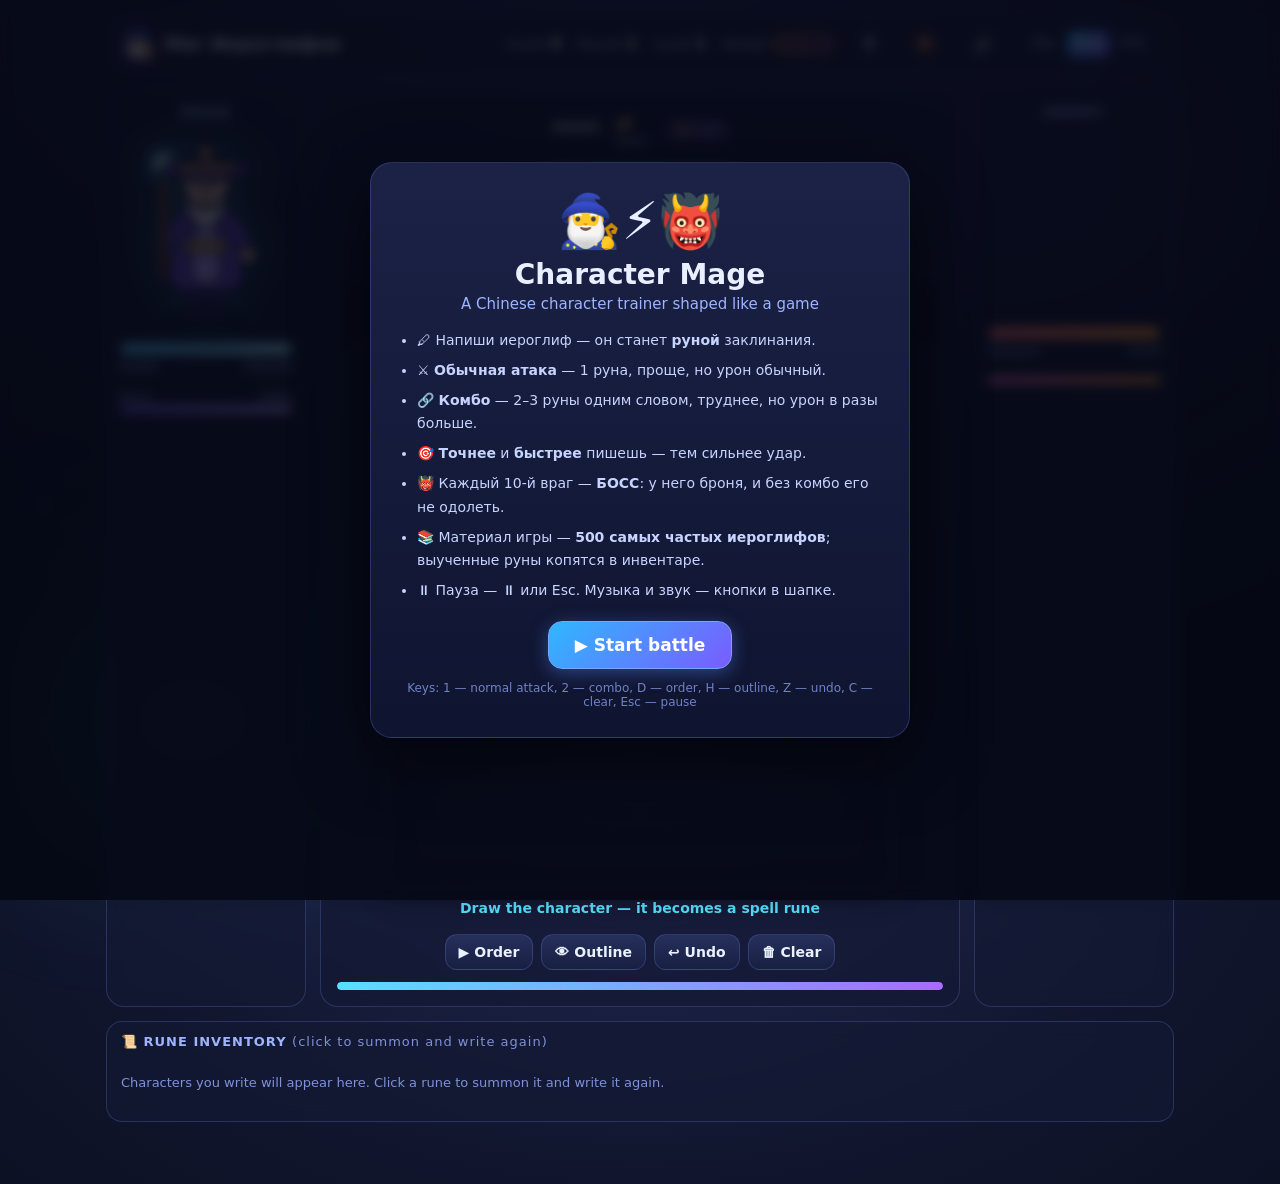
==== commit 30442ece: "Add files via upload" ====
--- a/game/anime/index.html
+++ b/game/anime/index.html
@@ -2,7 +2,10 @@
 <html lang="ru">
 <head>
 <meta charset="UTF-8">
-<meta name="viewport" content="width=device-width, initial-scale=1.0, maximum-scale=1.0, user-scalable=no">
+<meta name="viewport" content="width=device-width, initial-scale=1.0, viewport-fit=cover">
+<!-- Раньше стояло maximum-scale=1.0, user-scalable=no: это запрещает щипковый
+     зум (плохо для доступности), а на телефонах с вырезом не учитывает
+     безопасные зоны. Рисование защищено отдельно — touch-action:none на доске. -->
 <title data-i18n="app.title">Маг Иероглифов</title>
 <style>
   :root{
@@ -27,9 +30,18 @@
     background:radial-gradient(1200px 800px at 50% -10%, #232a56 0%, var(--bg2) 45%, var(--bg1) 100%);
     overflow-x:hidden;
     min-height:100%;
+    /* 100dvh учитывает то, что адресная строка мобильного браузера
+       уезжает при прокрутке: без него высота прыгает, и доска «дёргается». */
+    min-height:100vh;
+    min-height:100dvh;
     position:relative;
     user-select:none;
     -webkit-user-select:none;
+    /* Не даём прокрутке тянуть страницу снизу (pull-to-refresh мешает игре). */
+    overscroll-behavior-y:none;
+    /* Безопасные зоны: айфоны/айпады с вырезом и «динамическим островом». */
+    padding-left:env(safe-area-inset-left);
+    padding-right:env(safe-area-inset-right);
   }
   .stars{
     position:fixed;inset:0;z-index:0;pointer-events:none;
@@ -248,7 +260,13 @@
   .seqlabel{text-align:center;font-size:13px;color:#8fa2dd;margin-top:6px;min-height:18px;}
   .seqlabel.combo{color:var(--gold);font-weight:700;}
 
-  .padbox{position:relative;width:100%;max-width:340px;}
+  /* Доска масштабируется и по ширине, и по высоте окна: на телефоне в альбомной
+     ориентации иначе поле уходит за экран и его приходится искать прокруткой.
+     Координаты рисунка всё равно пересчитываются через getBoundingClientRect,
+     поэтому качество и точность от размера не зависят.
+     Жёсткого потолка в 340px больше нет: планшет в альбомной ориентации шире
+     1100px и с прежним потолком получал доску МЕНЬШЕ, чем телефон. */
+  .padbox{position:relative;width:100%;max-width:min(100%, 56vh);}
   canvas#pad{
     width:100%;height:auto;aspect-ratio:1/1;display:block;border-radius:14px;
     background:radial-gradient(circle at 50% 45%, #1b2342 0%, #10152c 78%);
@@ -329,6 +347,22 @@
   .keyhint{margin-top:12px;font-size:12px;color:#6f82c4;}
   .pausetitle{font-size:40px;margin-bottom:8px;}
 
+  /* ===== Подстройка под планшет и телефон ===== */
+
+  /* Планшет в горизонтали: колонки остаются, но боковые панели уже,
+     а доска наоборот становится крупнее — места для неё теперь хватает. */
+  @media (max-width:1100px){
+    main.stage{grid-template-columns:150px 1fr 150px;gap:10px;}
+    .side{padding:12px 8px;gap:9px;}
+    .avatar{min-height:132px;}
+    .charSvg{width:118px;}
+    .avatar.boss{min-height:160px;}
+    .avatar.boss .charSvg{width:150px;}
+    .avatar.boss::before{width:200px;height:200px;}
+    .padbox{max-width:min(100%, 62vh);}
+  }
+
+  /* Узкий экран: одна колонка, панели ложатся в строку над и под доской. */
   @media (max-width:820px){
     main.stage{grid-template-columns:1fr;}
     .side{flex-direction:row;flex-wrap:wrap;justify-content:center;}
@@ -336,6 +370,56 @@
     .charSvg{width:118px;}
     .avatar.boss{min-height:162px;}
     .avatar.boss .charSvg{width:152px;}
+  }
+
+  /* Телефон: доска — главное, поэтому идёт первой, а панели Compactнее.
+     Порядок задаём через order: разметку менять не пришлось. */
+  @media (max-width:560px){
+    #game{padding:10px 10px calc(20px + env(safe-area-inset-bottom));}
+    header.top{padding:9px 10px;gap:7px;margin-bottom:9px;}
+    .brand{font-size:15px;gap:7px;}
+    .brand .logo{font-size:20px;}
+    .hud{gap:9px;}
+    .hud .stat{font-size:12px;}
+    .hud .stat b{font-size:14px;}
+    .combo{min-width:30px;font-size:13px;}
+    button{padding:8px 10px;font-size:13px;}
+    .mutebtn{font-size:15px;padding:5px 8px;}
+
+    .board{order:1;padding:10px;gap:9px;}
+    .side{order:2;}
+    .runeBig{font-size:40px;}
+    .runemeta .pinyin{font-size:15px;}
+    .runemeta .mean{font-size:12px;}
+    .slot{width:42px;height:42px;font-size:24px;}
+    .seqbar{gap:6px;padding:6px;}
+    .side{padding:10px 8px;gap:8px;}
+    .avatar{min-height:100px;}
+    .charSvg{width:88px;}
+    .avatar.boss{min-height:122px;}
+    .avatar.boss .charSvg{width:108px;}
+    .avatar.boss::before{width:150px;height:150px;}
+    .padbox{max-width:min(100%, 52vh);}
+    .controls{gap:6px;}
+    .controls button{padding:8px 10px;font-size:13px;}
+    .feedback{font-size:13px;}
+    .seqlabel{font-size:12px;}
+  }
+
+  /* Очень низкий экран (телефон в альбомной ориентации): доска и так
+     ограничена высотой окна, панели ужимаются ещё сильнее. */
+  @media (max-height:520px){
+    .avatar{min-height:84px;}
+    .charSvg{width:76px;}
+    .avatar.boss{min-height:100px;}
+    .avatar.boss .charSvg{width:92px;}
+    .side h3{font-size:12px;}
+    .padbox{max-width:min(100%, 46vh);}
+  }
+
+  /* Крупные экраны: доске можно расти; главным ограничителем становится высота. */
+  @media (min-width:1400px){
+    .padbox{max-width:min(100%, 56vh);}
   }
 
   /* ===== Переключатель языка интерфейса ===== */
@@ -1039,10 +1123,47 @@
 
   /* ================= ЗВУК ================= */
   let AC=null;
+  /* Телефоны и планшеты держат AudioContext в состоянии suspended, пока
+     пользователь не коснётся страницы, и САМИ приостанавливают звук, когда
+     вкладка уходит в фон, гаснет экран или приходит звонок. Без resume()
+     контекст остаётся немым навсегда — музыка «пропадает» и не возвращается.
+     Поэтому возобновляем его при каждом обращении и при возврате на вкладку. */
+  function resumeAudio(){
+    if(AC && AC.state==="suspended" && AC.resume){
+      try{ const p=AC.resume(); if(p && p.then) p.catch(function(){}); }catch(e){}
+    }
+  }
   function audio(){
-    if(!AC){ try{ AC=new (window.AudioContext||window.webkitAudioContext)(); }catch(e){} }
+    if(!AC){
+      try{
+        AC=new (window.AudioContext||window.webkitAudioContext)();
+        /* Прерывания (звонок, наушники, Siri) возвращают контекст в running
+           сами — тогда нужно вернуть планировщик в настоящее. */
+        if(AC && AC.addEventListener) AC.addEventListener("statechange", function(){
+          if(AC.state==="running") syncMusicClock();
+        });
+      }catch(e){}
+    }
+    resumeAudio();
     return AC;
   }
+  /* Разрыв в музыке почти всегда означает, что накопились ноты, которые
+     планировщик пытается доиграть за один заход. Возвращаем часы в «сейчас»,
+     иначе после возврата на вкладку звучит короткий залп вместо продолжения. */
+  function syncMusicClock(){
+    if(!AC || !currentSong) return;
+    if(AC.currentTime - nextNoteTime > 0.12) nextNoteTime = AC.currentTime + 0.06;
+  }
+  /* iOS запускает звук только из жеста пользователя — ловим самый первый тап,
+     а также возврат на вкладку, снятие блокировки экрана и переключение окна. */
+  ["pointerdown","touchstart","keydown"].forEach(function(ev){
+    window.addEventListener(ev, function once(){ resumeAudio(); }, {once:true, passive:true});
+  });
+  document.addEventListener("visibilitychange", function(){
+    if(!document.hidden){ resumeAudio(); syncMusicClock(); }
+  });
+  window.addEventListener("pageshow", function(){ resumeAudio(); syncMusicClock(); });
+  window.addEventListener("focus", function(){ resumeAudio(); syncMusicClock(); });
   function tone(freq,dur,type,vol,slide){
     const ac=audio(); if(!ac||muted) return;
     const T=ac.currentTime;
@@ -1449,6 +1570,10 @@
 
   function musicScheduler(){
     const ac=audio(); if(!ac || !musicOn || !currentSong) return;
+    /* Пока контекст suspended, currentTime не идёт — планировать ноты
+       бессмысленно. Это происходит на телефоне, пока не было первого жеста,
+       или когда звук самовольно приостановила система. */
+    if(ac.state==="suspended"){ return; }
     const sd=currentSong.stepDur;
     while(nextNoteTime < ac.currentTime + 0.18){
       /* Если вкладка была в фоне (setInterval троттлится до >=1 с), nextNoteTime
@@ -1475,6 +1600,7 @@
     nextNoteTime=ac.currentTime+0.06;
     musicOn=true;
     mgain();
+    resumeAudio();
     stopMusicLoop();
     musicTimer=setInterval(musicScheduler,25);
     updateMusicBtn();
